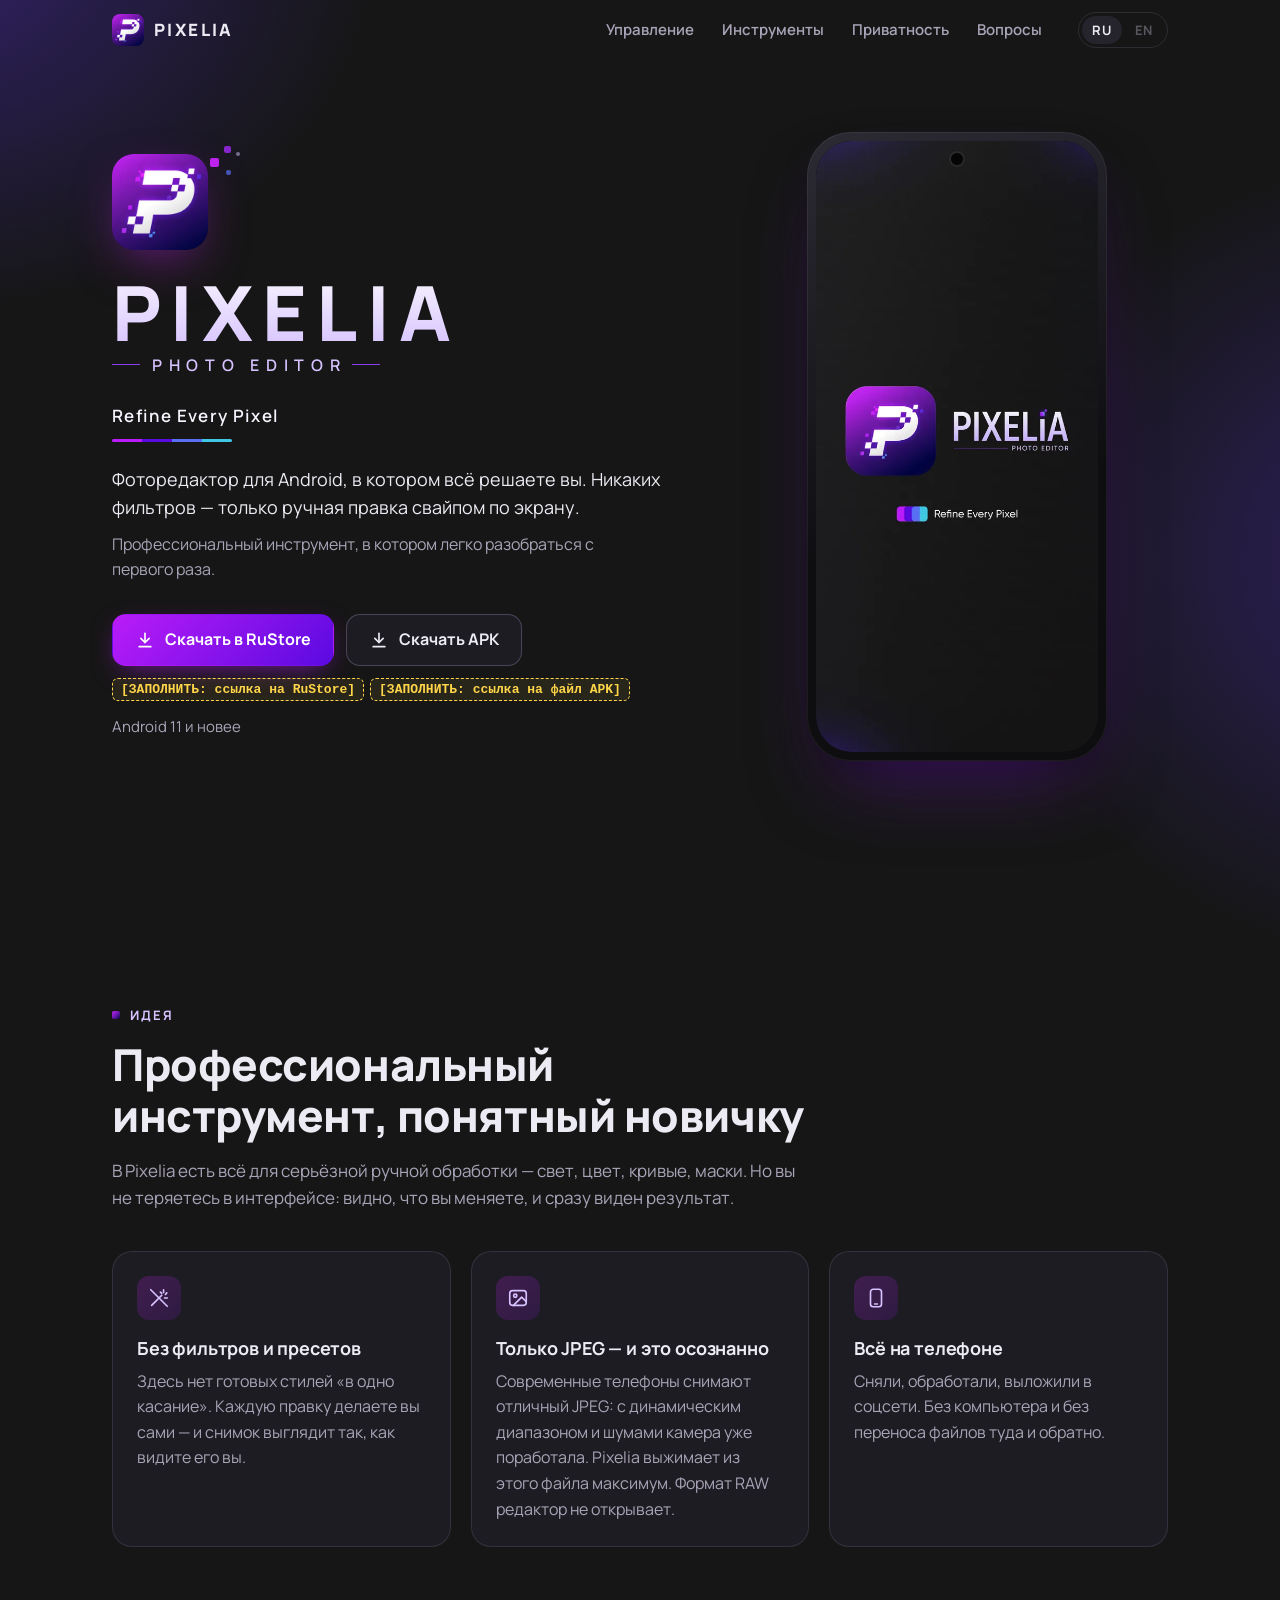
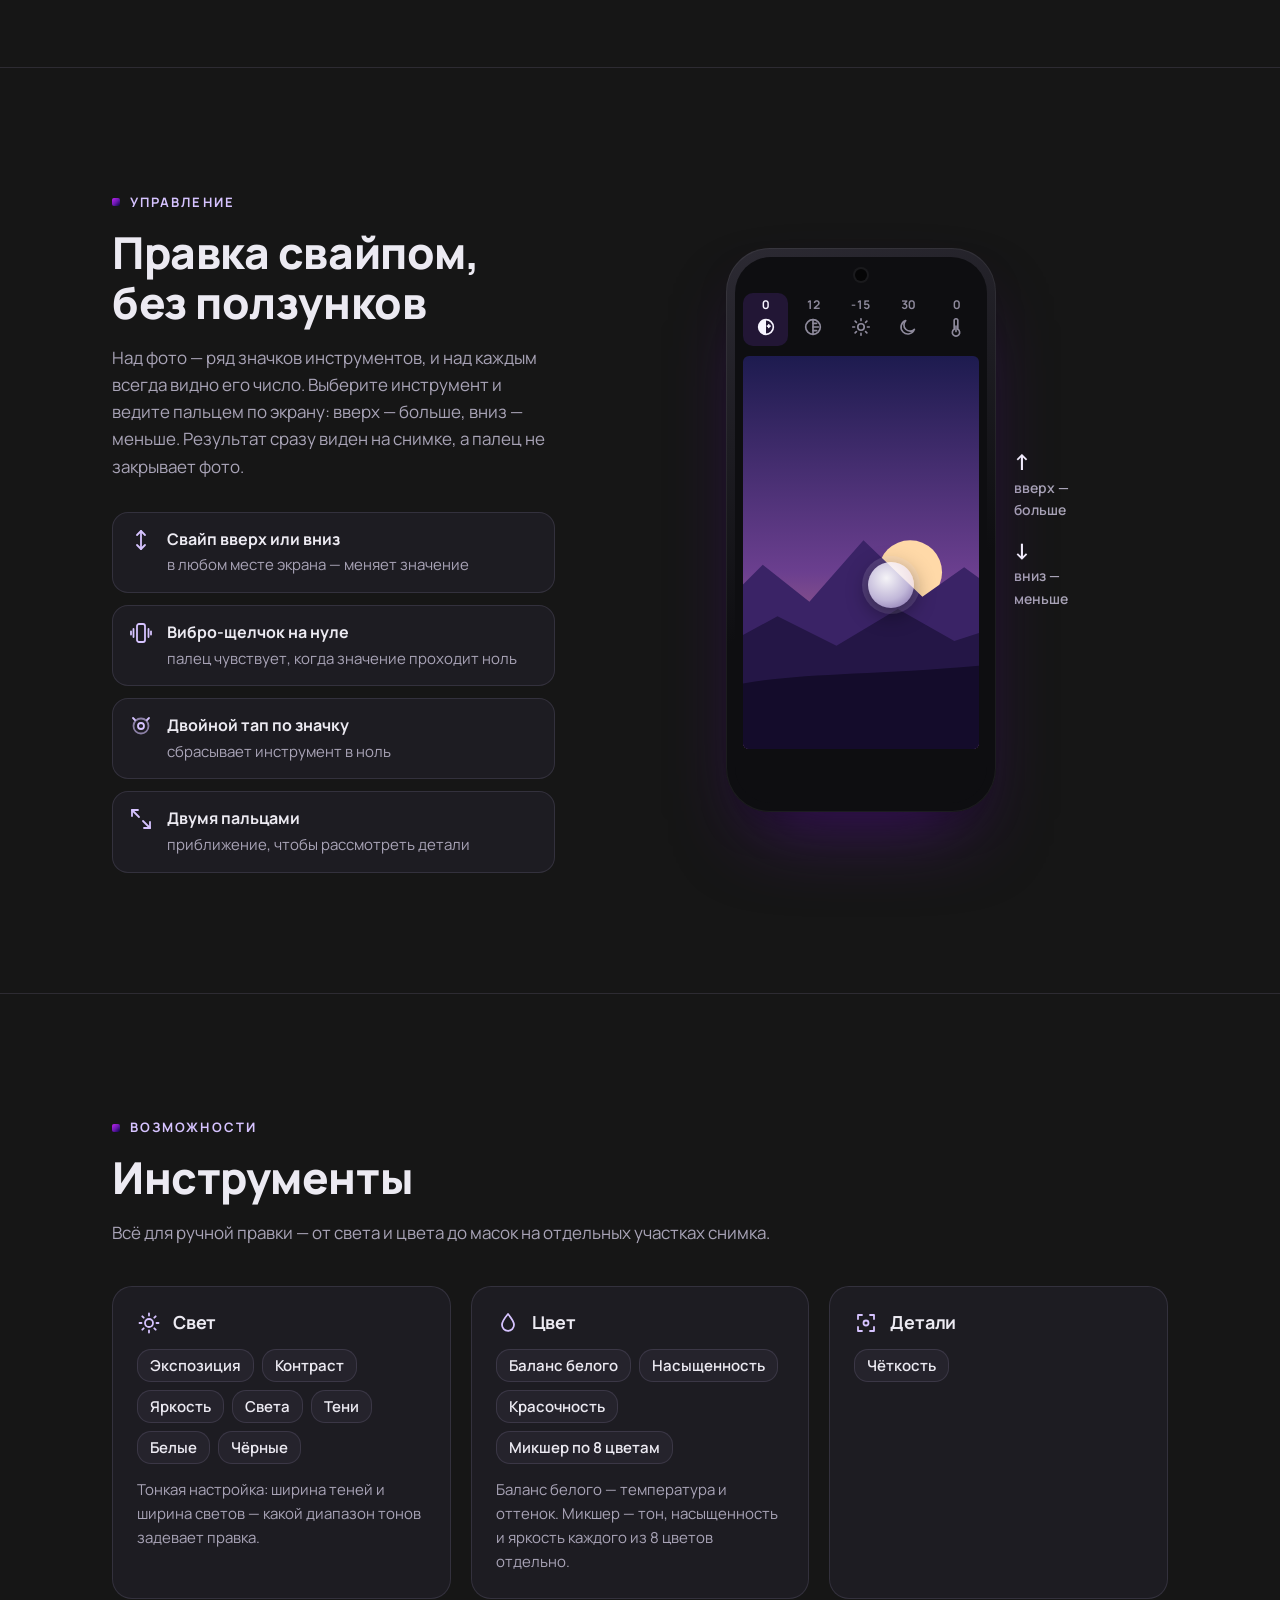
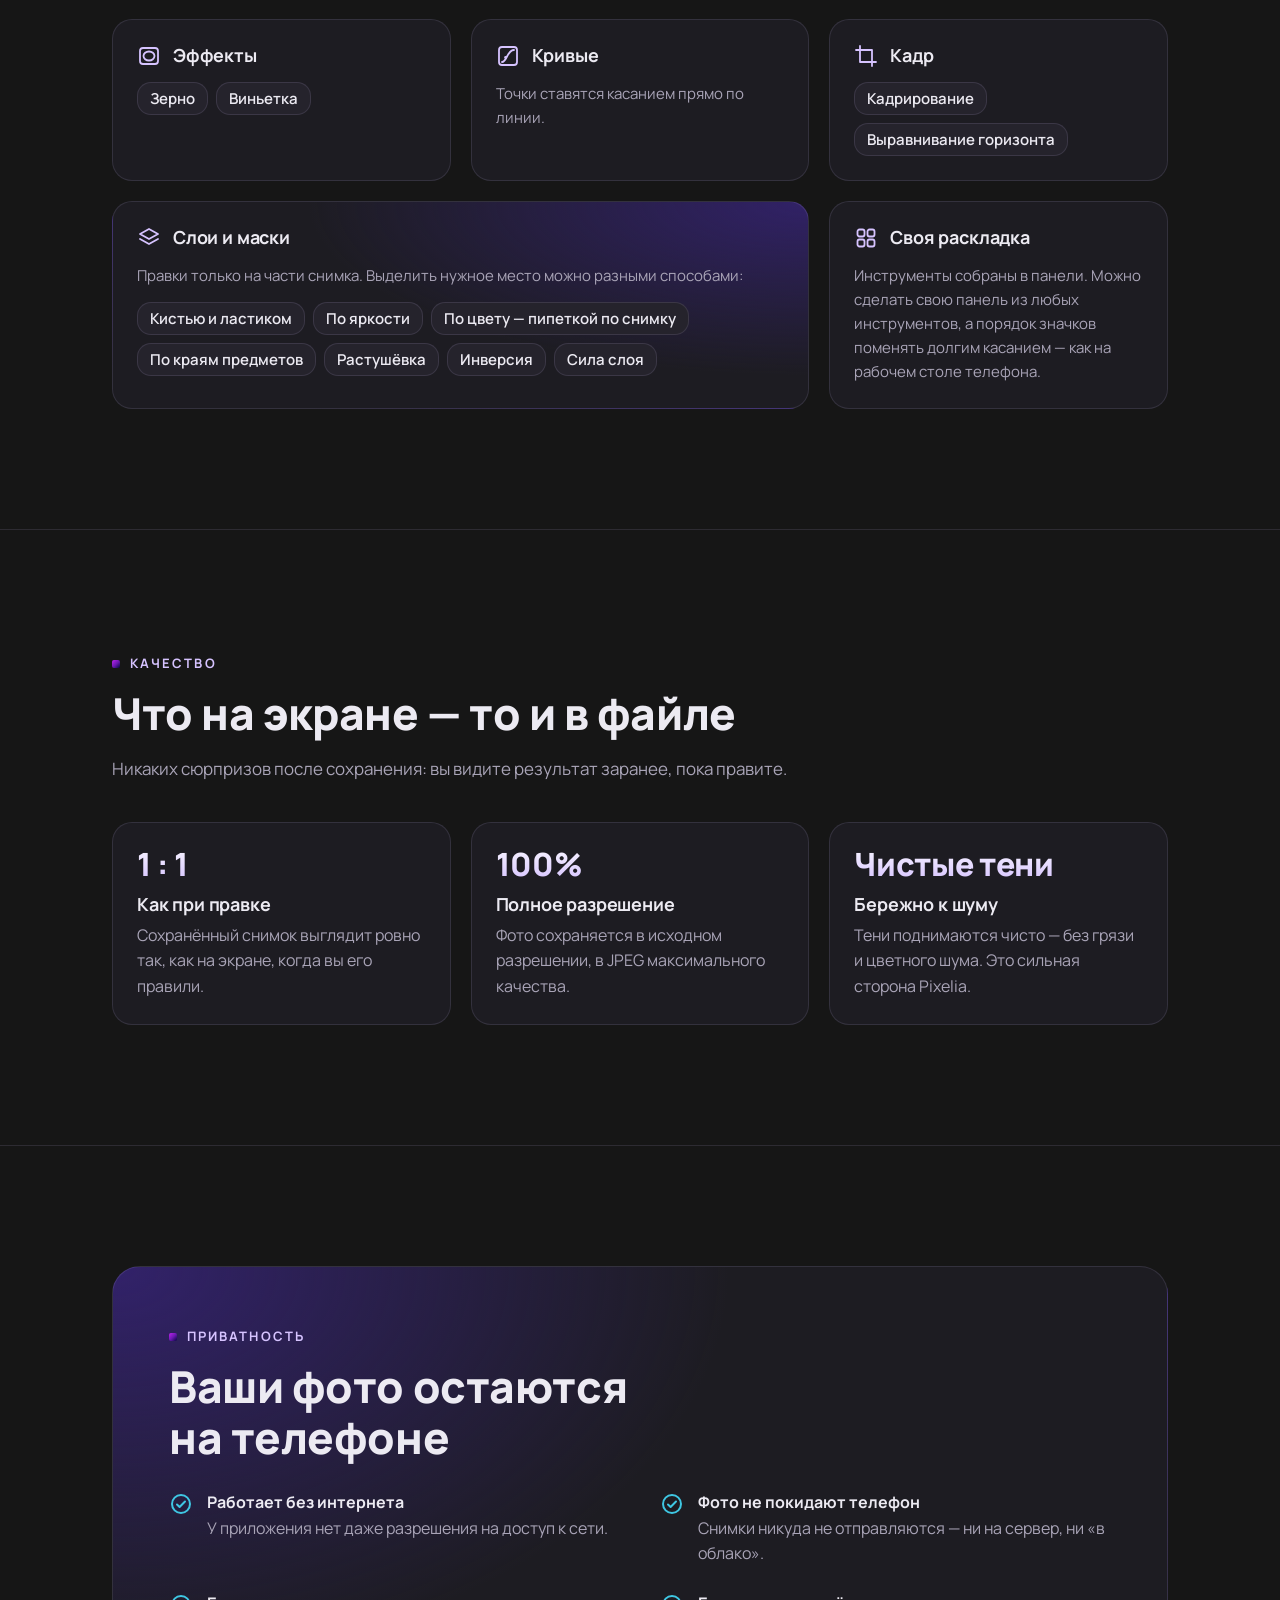
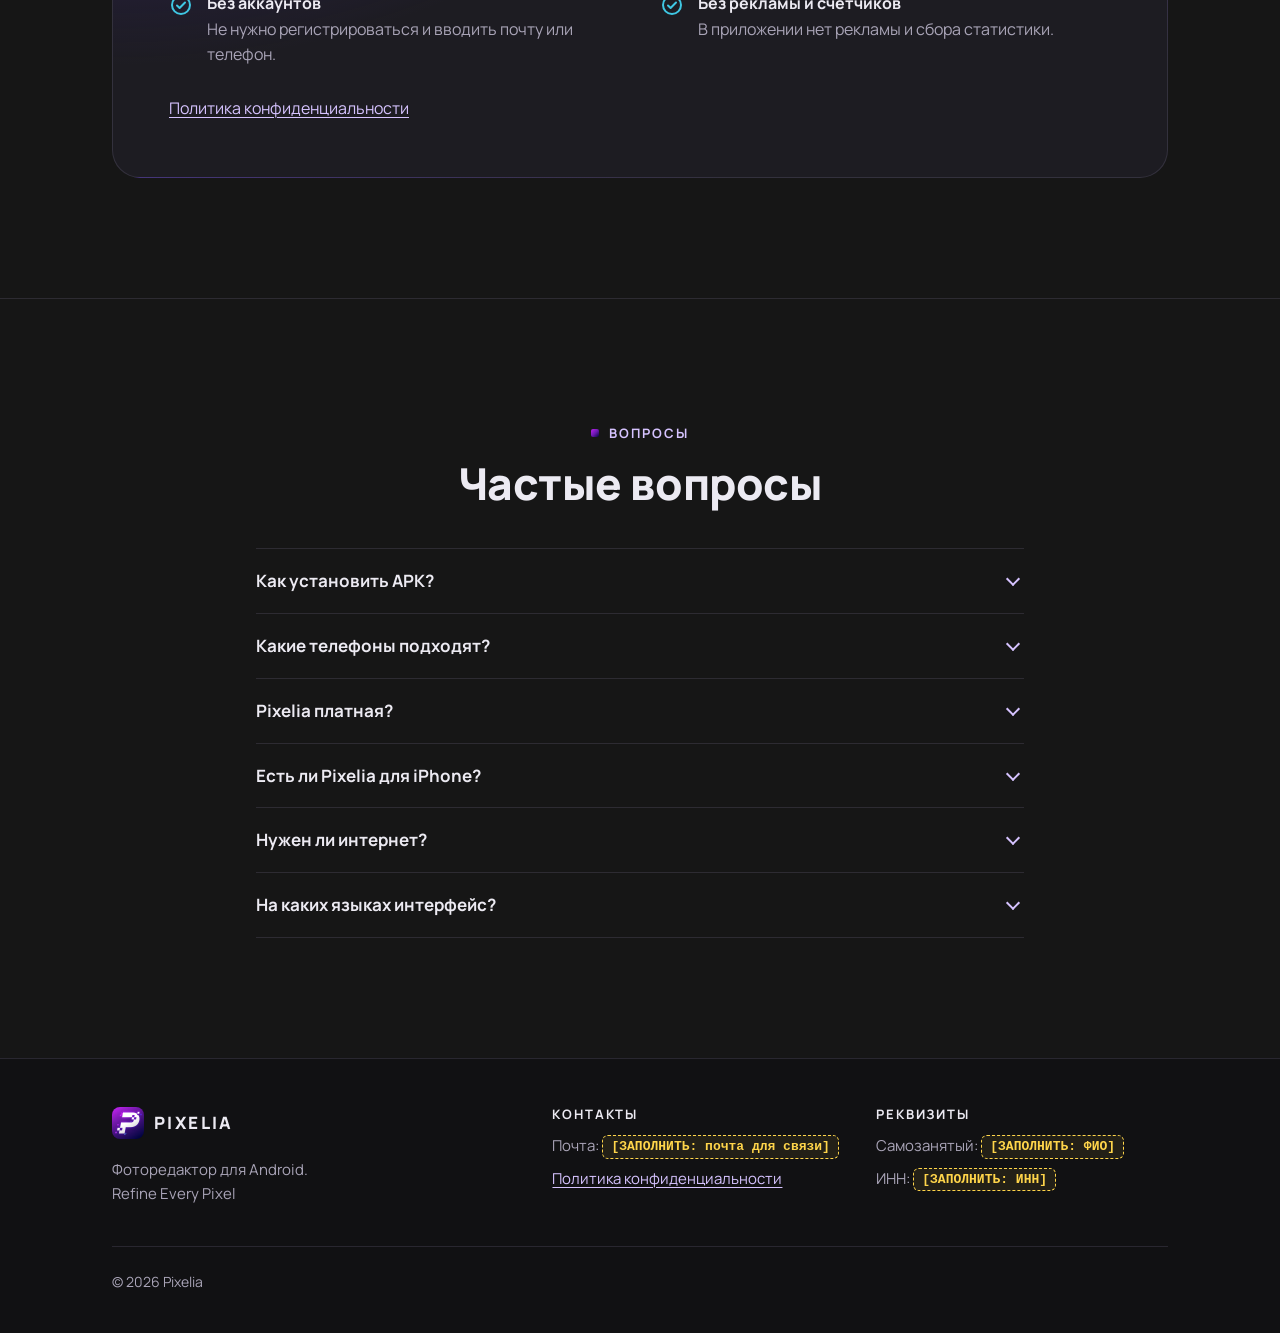
==== index.html @ caa06105 "Этап 1: каркас сайта, главная на русском, политика, 404 - index.html — главная: первый экран, идея, " ====
<!DOCTYPE html>
<html lang="ru">
<head>
  <meta charset="utf-8">
  <meta name="viewport" content="width=device-width, initial-scale=1">
  <title>Pixelia — фоторедактор для Android</title>
  <meta name="description" content="Pixelia — фоторедактор для Android без фильтров и пресетов. Ручная правка JPEG свайпом по экрану: свет, цвет, кривые, маски. Работает без интернета, фото остаются на телефоне.">
  <meta name="theme-color" content="#161616">

  <link rel="icon" href="favicon.ico" sizes="32x32">
  <link rel="icon" href="img/icon-192.png" type="image/png" sizes="192x192">
  <link rel="apple-touch-icon" href="img/apple-touch-icon.png">
  <link rel="manifest" href="site.webmanifest">

  <link rel="preload" href="fonts/manrope/manrope-cyrillic-wght-normal.woff2" as="font" type="font/woff2" crossorigin>
  <link rel="stylesheet" href="css/style.css">

  <!-- Превью ссылки для VK и Telegram. Адрес картинки обязан быть полным — поменять при переезде на домен (см. TODO.md). -->
  <meta property="og:type" content="website">
  <meta property="og:site_name" content="Pixelia">
  <meta property="og:locale" content="ru_RU">
  <meta property="og:title" content="Pixelia — фоторедактор для Android">
  <meta property="og:description" content="Ручная правка фото свайпом по экрану, без фильтров и пресетов. Работает без интернета — фото остаются на телефоне.">
  <meta property="og:image" content="https://alekseyvergazov.github.io/pixelia-site/img/og-image.jpg">
  <meta property="og:image:type" content="image/jpeg">
  <meta property="og:image:width" content="1200">
  <meta property="og:image:height" content="630">
  <meta property="og:image:alt" content="Pixelia — Photo Editor. Refine Every Pixel">
  <meta name="twitter:card" content="summary_large_image">

  <script src="js/main.js" defer></script>
</head>
<body>
  <a class="skip-link" href="#main">К содержанию</a>

  <header class="site-header">
    <div class="wrap site-header__inner">
      <a class="brand" href="./" aria-label="Pixelia — на главную">
        <picture>
          <source srcset="img/app-icon-256.webp" type="image/webp">
          <img src="img/app-icon-256.png" width="32" height="32" alt="">
        </picture>
        Pixelia
      </a>
      <nav class="site-nav" aria-label="Разделы">
        <a href="#swipe">Управление</a>
        <a href="#tools">Инструменты</a>
        <a href="#privacy">Приватность</a>
        <a href="#faq">Вопросы</a>
      </nav>
      <!-- Переключатель языка. Английская версия появится на этапе 2 — тогда EN станет ссылкой на en/ -->
      <nav class="lang" aria-label="Язык сайта">
        <span aria-current="page" lang="ru">RU</span>
        <span class="lang__soon" lang="en" title="English version coming soon">EN</span>
      </nav>
    </div>
  </header>

  <main id="main">

    <!-- ===== Первый экран ===== -->
    <section class="hero" aria-labelledby="hero-title">
      <div class="wrap hero__grid">
        <div class="hero__text">
          <div class="hero__icon">
            <picture>
              <source srcset="img/app-icon-256.webp" type="image/webp">
              <img src="img/app-icon-256.png" width="96" height="96" alt="Значок приложения Pixelia">
            </picture>
            <span class="pixels" aria-hidden="true"><i></i><i></i><i></i><i></i></span>
          </div>

          <h1 class="lockup" id="hero-title">
            <span class="lockup__name">Pixelia</span>
            <span class="lockup__sub">PHOTO EDITOR</span>
          </h1>

          <!-- Русский вариант слогана Алексей выберет сам (варианты — в TODO.md) -->
          <p class="slogan" lang="en">Refine Every Pixel</p>

          <p class="hero__lead">Фоторедактор для Android, в котором всё решаете вы. Никаких фильтров&nbsp;— только ручная правка свайпом по экрану.</p>
          <p class="hero__lead">Профессиональный инструмент, в котором легко разобраться с первого раза.</p>

          <div id="download">
            <div class="download">
              <!-- [ЗАПОЛНИТЬ] Когда появится ссылка: заменить aria-disabled="true" на href="…" и убрать заглушку ниже -->
              <a class="btn btn-primary" role="link" aria-disabled="true">
                <svg viewBox="0 0 24 24" fill="none" stroke="currentColor" stroke-width="2" stroke-linecap="round" stroke-linejoin="round" aria-hidden="true"><path d="M12 4v11"/><path d="m7 10 5 5 5-5"/><path d="M5 20h14"/></svg>
                Скачать в RuStore
              </a>
              <a class="btn btn-secondary" role="link" aria-disabled="true">
                <svg viewBox="0 0 24 24" fill="none" stroke="currentColor" stroke-width="2" stroke-linecap="round" stroke-linejoin="round" aria-hidden="true"><path d="M12 4v11"/><path d="m7 10 5 5 5-5"/><path d="M5 20h14"/></svg>
                Скачать APK
              </a>
            </div>
            <div class="download__stubs">
              <span class="stub">[ЗАПОЛНИТЬ: ссылка на RuStore]</span>
              <span class="stub">[ЗАПОЛНИТЬ: ссылка на файл APK]</span>
            </div>
            <p class="download__note">Android 11 и новее</p>
          </div>
        </div>

        <!-- Пока нет скриншотов — в телефоне заставка приложения. Заменить на этапе 3. -->
        <div class="phone" aria-hidden="true">
          <div class="phone__screen">
            <picture>
              <source srcset="img/splash-screen.webp" type="image/webp">
              <img src="img/splash-screen.jpg" width="540" height="1170" alt="">
            </picture>
          </div>
        </div>
      </div>
    </section>

    <!-- ===== Идея ===== -->
    <section class="section" id="idea" aria-labelledby="idea-title">
      <div class="wrap">
        <div class="section__head">
          <p class="eyebrow">Идея</p>
          <h2 id="idea-title">Профессиональный инструмент, понятный новичку</h2>
          <p class="section__lead">В Pixelia есть всё для серьёзной ручной обработки&nbsp;— свет, цвет, кривые, маски. Но вы не теряетесь в интерфейсе: видно, что вы меняете, и сразу виден результат.</p>
        </div>

        <div class="cards cards--3">
          <article class="card">
            <div class="card__icon" aria-hidden="true">
              <svg viewBox="0 0 24 24" fill="none" stroke="currentColor" stroke-width="1.8" stroke-linecap="round" stroke-linejoin="round"><path d="M4 20 15 9"/><path d="M17 3v3"/><path d="M20.5 6.5 19 8"/><path d="M21 12h-3"/><path d="M13.5 5.5 15 7"/><path d="M3 3l18 18"/></svg>
            </div>
            <h3>Без фильтров и пресетов</h3>
            <p>Здесь нет готовых стилей «в одно касание». Каждую правку делаете вы сами&nbsp;— и снимок выглядит так, как видите его вы.</p>
          </article>

          <article class="card">
            <div class="card__icon" aria-hidden="true">
              <svg viewBox="0 0 24 24" fill="none" stroke="currentColor" stroke-width="1.8" stroke-linecap="round" stroke-linejoin="round"><rect x="3" y="4" width="18" height="16" rx="3"/><circle cx="9" cy="9.5" r="1.8"/><path d="m21 16-5-5-9 9"/></svg>
            </div>
            <h3>Только JPEG&nbsp;— и это осознанно</h3>
            <p>Современные телефоны снимают отличный JPEG: с динамическим диапазоном и шумами камера уже поработала. Pixelia выжимает из этого файла максимум. Формат RAW редактор не открывает.</p>
          </article>

          <article class="card">
            <div class="card__icon" aria-hidden="true">
              <svg viewBox="0 0 24 24" fill="none" stroke="currentColor" stroke-width="1.8" stroke-linecap="round" stroke-linejoin="round"><rect x="6" y="2.5" width="12" height="19" rx="3"/><path d="M10.5 18.5h3"/></svg>
            </div>
            <h3>Всё на телефоне</h3>
            <p>Сняли, обработали, выложили в соцсети. Без компьютера и без переноса файлов туда и обратно.</p>
          </article>
        </div>
      </div>
    </section>

    <!-- ===== Управление свайпом ===== -->
    <section class="section" id="swipe" aria-labelledby="swipe-title">
      <div class="wrap swipe">
        <div>
          <div class="section__head">
            <p class="eyebrow">Управление</p>
            <h2 id="swipe-title">Правка свайпом, без ползунков</h2>
            <p class="section__lead">Над фото&nbsp;— ряд значков инструментов, и над каждым всегда видно его число. Выберите инструмент и ведите пальцем по экрану: вверх&nbsp;— больше, вниз&nbsp;— меньше. Результат сразу виден на снимке, а палец не закрывает фото.</p>
          </div>

          <ul class="gestures">
            <li>
              <svg viewBox="0 0 24 24" fill="none" stroke="currentColor" stroke-width="1.8" stroke-linecap="round" stroke-linejoin="round" aria-hidden="true"><path d="M12 3v18"/><path d="m8 7 4-4 4 4"/><path d="m8 17 4 4 4-4"/></svg>
              <div><strong>Свайп вверх или вниз</strong><span>в любом месте экрана&nbsp;— меняет значение</span></div>
            </li>
            <li>
              <svg viewBox="0 0 24 24" fill="none" stroke="currentColor" stroke-width="1.8" stroke-linecap="round" stroke-linejoin="round" aria-hidden="true"><rect x="8" y="3" width="8" height="18" rx="2"/><path d="M4.5 8v8"/><path d="M19.5 8v8"/><path d="M2 10.5v3"/><path d="M22 10.5v3"/></svg>
              <div><strong>Вибро-щелчок на нуле</strong><span>палец чувствует, когда значение проходит ноль</span></div>
            </li>
            <li>
              <svg viewBox="0 0 24 24" fill="none" stroke="currentColor" stroke-width="1.8" stroke-linecap="round" stroke-linejoin="round" aria-hidden="true"><circle cx="12" cy="12" r="3"/><circle cx="12" cy="12" r="7.5" opacity="0.6"/><path d="M4 4l2 2"/><path d="M20 4l-2 2"/></svg>
              <div><strong>Двойной тап по значку</strong><span>сбрасывает инструмент в ноль</span></div>
            </li>
            <li>
              <svg viewBox="0 0 24 24" fill="none" stroke="currentColor" stroke-width="1.8" stroke-linecap="round" stroke-linejoin="round" aria-hidden="true"><path d="M9 3H3v6"/><path d="M15 21h6v-6"/><path d="m3 3 7 7"/><path d="m21 21-7-7"/></svg>
              <div><strong>Двумя пальцами</strong><span>приближение, чтобы рассмотреть детали</span></div>
            </li>
          </ul>
        </div>

        <!-- Наглядная анимация: палец ведёт вверх и вниз, число над значком и яркость снимка меняются вместе с ним -->
        <div class="demo" aria-hidden="true">
          <div class="phone">
            <div class="phone__screen demo-screen">
              <div class="demo-tools">
                <div class="demo-tool is-active">
                  <span class="demo-num demo-num--live"></span>
                  <svg viewBox="0 0 24 24" fill="none" stroke="currentColor" stroke-width="1.8" stroke-linecap="round"><circle cx="12" cy="12" r="8"/><path d="M12 4a8 8 0 0 0 0 16z" fill="currentColor" stroke="none"/><path d="M15 9.5v3M13.5 11h3" /></svg>
                  <span class="demo-tap"></span>
                </div>
                <div class="demo-tool">
                  <span class="demo-num">12</span>
                  <svg viewBox="0 0 24 24" fill="none" stroke="currentColor" stroke-width="1.8" stroke-linecap="round"><circle cx="12" cy="12" r="8"/><path d="M12 4v16"/><path d="M12 8h4M12 12h6M12 16h4"/></svg>
                </div>
                <div class="demo-tool">
                  <span class="demo-num">-15</span>
                  <svg viewBox="0 0 24 24" fill="none" stroke="currentColor" stroke-width="1.8" stroke-linecap="round"><circle cx="12" cy="12" r="3.5"/><path d="M12 3v2M12 19v2M3 12h2M19 12h2M5.6 5.6 7 7M17 17l1.4 1.4M5.6 18.4 7 17M17 7l1.4-1.4"/></svg>
                </div>
                <div class="demo-tool">
                  <span class="demo-num">30</span>
                  <svg viewBox="0 0 24 24" fill="none" stroke="currentColor" stroke-width="1.8" stroke-linecap="round" stroke-linejoin="round"><path d="M19 14.5A7.5 7.5 0 1 1 9.5 5a6 6 0 0 0 9.5 9.5z"/></svg>
                </div>
                <div class="demo-tool">
                  <span class="demo-num">0</span>
                  <svg viewBox="0 0 24 24" fill="none" stroke="currentColor" stroke-width="1.8" stroke-linecap="round"><path d="M10 14.5V5a2 2 0 1 1 4 0v9.5a4 4 0 1 1-4 0z"/><path d="M12 11v6"/></svg>
                </div>
              </div>

              <div class="demo-photo">
                <svg viewBox="0 0 240 320" preserveAspectRatio="xMidYMid slice">
                  <defs>
                    <linearGradient id="demo-sky" x1="0" y1="0" x2="0" y2="1">
                      <stop offset="0" stop-color="#1D1B4F"/>
                      <stop offset="0.55" stop-color="#6B3F8F"/>
                      <stop offset="1" stop-color="#E08C7A"/>
                    </linearGradient>
                  </defs>
                  <rect width="240" height="320" fill="url(#demo-sky)"/>
                  <circle cx="160" cy="176" r="26" fill="#FFD9A8"/>
                  <path d="M0 210 40 170l38 30 44-50 48 46 34-24 36 26v122H0z" fill="#3A2366"/>
                  <path d="M0 240l52-28 48 24 50-30 46 26 44-14v102H0z" fill="#241646"/>
                  <path d="M0 272c60-16 120-10 240-22v70H0z" fill="#140C2B"/>
                </svg>
              </div>
              <div class="demo-bar"></div>

              <span class="demo-tick"></span>
              <span class="demo-finger"></span>
            </div>
          </div>

          <div class="demo-legend">
            <span><b>↑</b>вверх —<br>больше</span>
            <span><b>↓</b>вниз —<br>меньше</span>
          </div>
        </div>
      </div>
    </section>

    <!-- ===== Инструменты =====
         СПИСОК ИНСТРУМЕНТОВ — ТОЛЬКО ЗДЕСЬ (для русской версии).
         Набор ещё растёт: добавлять и править пункты в этом блоке. -->
    <section class="section" id="tools" aria-labelledby="tools-title">
      <div class="wrap">
        <div class="section__head">
          <p class="eyebrow">Возможности</p>
          <h2 id="tools-title">Инструменты</h2>
          <p class="section__lead">Всё для ручной правки&nbsp;— от света и цвета до масок на отдельных участках снимка.</p>
        </div>

        <div class="tools">
          <article class="tool-group">
            <h3>
              <svg viewBox="0 0 24 24" fill="none" stroke="currentColor" stroke-width="1.8" stroke-linecap="round" aria-hidden="true"><circle cx="12" cy="12" r="4"/><path d="M12 2.5v2M12 19.5v2M2.5 12h2M19.5 12h2M5.3 5.3l1.4 1.4M17.3 17.3l1.4 1.4M5.3 18.7l1.4-1.4M17.3 6.7l1.4-1.4"/></svg>
              Свет
            </h3>
            <ul>
              <li>Экспозиция</li>
              <li>Контраст</li>
              <li>Яркость</li>
              <li>Света</li>
              <li>Тени</li>
              <li>Белые</li>
              <li>Чёрные</li>
            </ul>
            <p>Тонкая настройка: ширина теней и ширина светов&nbsp;— какой диапазон тонов задевает правка.</p>
          </article>

          <article class="tool-group">
            <h3>
              <svg viewBox="0 0 24 24" fill="none" stroke="currentColor" stroke-width="1.8" stroke-linejoin="round" aria-hidden="true"><path d="M12 3c3.6 4.3 6 7.6 6 10.8a6 6 0 0 1-12 0C6 10.6 8.4 7.3 12 3z"/></svg>
              Цвет
            </h3>
            <ul>
              <li>Баланс белого</li>
              <li>Насыщенность</li>
              <li>Красочность</li>
              <li>Микшер по 8 цветам</li>
            </ul>
            <p>Баланс белого&nbsp;— температура и оттенок. Микшер&nbsp;— тон, насыщенность и яркость каждого из 8 цветов отдельно.</p>
          </article>

          <article class="tool-group">
            <h3>
              <svg viewBox="0 0 24 24" fill="none" stroke="currentColor" stroke-width="1.8" stroke-linecap="round" stroke-linejoin="round" aria-hidden="true"><path d="M4 8V4h4"/><path d="M16 4h4v4"/><path d="M20 16v4h-4"/><path d="M8 20H4v-4"/><circle cx="12" cy="12" r="2.5"/></svg>
              Детали
            </h3>
            <ul>
              <li>Чёткость</li>
            </ul>
          </article>

          <article class="tool-group">
            <h3>
              <svg viewBox="0 0 24 24" fill="none" stroke="currentColor" stroke-width="1.8" aria-hidden="true"><rect x="3" y="4" width="18" height="16" rx="3"/><ellipse cx="12" cy="12" rx="5.5" ry="4.5"/></svg>
              Эффекты
            </h3>
            <ul>
              <li>Зерно</li>
              <li>Виньетка</li>
            </ul>
          </article>

          <article class="tool-group">
            <h3>
              <svg viewBox="0 0 24 24" fill="none" stroke="currentColor" stroke-width="1.8" stroke-linecap="round" aria-hidden="true"><rect x="3" y="3" width="18" height="18" rx="3"/><path d="M6 18c5 0 5-12 12-12"/><circle cx="9.6" cy="13.4" r="1.4" fill="currentColor" stroke="none"/></svg>
              Кривые
            </h3>
            <p>Точки ставятся касанием прямо по линии.</p>
          </article>

          <article class="tool-group">
            <h3>
              <svg viewBox="0 0 24 24" fill="none" stroke="currentColor" stroke-width="1.8" stroke-linecap="round" stroke-linejoin="round" aria-hidden="true"><path d="M6 2v16h16"/><path d="M2 6h16v16"/></svg>
              Кадр
            </h3>
            <ul>
              <li>Кадрирование</li>
              <li>Выравнивание горизонта</li>
            </ul>
          </article>

          <article class="tool-group tool-group--wide">
            <h3>
              <svg viewBox="0 0 24 24" fill="none" stroke="currentColor" stroke-width="1.8" stroke-linecap="round" stroke-linejoin="round" aria-hidden="true"><path d="m12 3 9 5-9 5-9-5z"/><path d="m3 13 9 5 9-5"/></svg>
              Слои и маски
            </h3>
            <p>Правки только на части снимка. Выделить нужное место можно разными способами:</p>
            <ul>
              <li>Кистью и ластиком</li>
              <li>По яркости</li>
              <li>По цвету&nbsp;— пипеткой по снимку</li>
              <li>По краям предметов</li>
              <li>Растушёвка</li>
              <li>Инверсия</li>
              <li>Сила слоя</li>
            </ul>
          </article>

          <article class="tool-group">
            <h3>
              <svg viewBox="0 0 24 24" fill="none" stroke="currentColor" stroke-width="1.8" stroke-linejoin="round" aria-hidden="true"><rect x="3.5" y="3.5" width="7" height="7" rx="2"/><rect x="13.5" y="3.5" width="7" height="7" rx="2"/><rect x="3.5" y="13.5" width="7" height="7" rx="2"/><rect x="13.5" y="13.5" width="7" height="7" rx="2"/></svg>
              Своя раскладка
            </h3>
            <p>Инструменты собраны в панели. Можно сделать свою панель из любых инструментов, а порядок значков поменять долгим касанием&nbsp;— как на рабочем столе телефона.</p>
          </article>
        </div>
      </div>
    </section>
    <!-- ===== /Инструменты ===== -->

    <!-- ===== Качество ===== -->
    <section class="section" id="quality" aria-labelledby="quality-title">
      <div class="wrap">
        <div class="section__head">
          <p class="eyebrow">Качество</p>
          <h2 id="quality-title">Что на экране&nbsp;— то и в файле</h2>
          <p class="section__lead">Никаких сюрпризов после сохранения: вы видите результат заранее, пока правите.</p>
        </div>

        <div class="quality-grid">
          <article class="stat">
            <span class="stat__big">1 : 1</span>
            <h3>Как при правке</h3>
            <p>Сохранённый снимок выглядит ровно так, как на экране, когда вы его правили.</p>
          </article>
          <article class="stat">
            <span class="stat__big">100%</span>
            <h3>Полное разрешение</h3>
            <p>Фото сохраняется в исходном разрешении, в JPEG максимального качества.</p>
          </article>
          <article class="stat">
            <span class="stat__big">Чистые тени</span>
            <h3>Бережно к шуму</h3>
            <p>Тени поднимаются чисто&nbsp;— без грязи и цветного шума. Это сильная сторона Pixelia.</p>
          </article>
        </div>
      </div>
    </section>

    <!-- ===== Приватность ===== -->
    <section class="section" id="privacy" aria-labelledby="privacy-title">
      <div class="wrap">
        <div class="privacy-block">
          <div class="section__head">
            <p class="eyebrow">Приватность</p>
            <h2 id="privacy-title">Ваши фото остаются на телефоне</h2>
          </div>

          <ul class="privacy-list">
            <li>
              <svg viewBox="0 0 24 24" fill="none" stroke="currentColor" stroke-width="2" stroke-linecap="round" stroke-linejoin="round" aria-hidden="true"><circle cx="12" cy="12" r="9"/><path d="m8 12.5 2.6 2.5L16 9.5"/></svg>
              <div><strong>Работает без интернета</strong><span>У приложения нет даже разрешения на доступ к сети.</span></div>
            </li>
            <li>
              <svg viewBox="0 0 24 24" fill="none" stroke="currentColor" stroke-width="2" stroke-linecap="round" stroke-linejoin="round" aria-hidden="true"><circle cx="12" cy="12" r="9"/><path d="m8 12.5 2.6 2.5L16 9.5"/></svg>
              <div><strong>Фото не покидают телефон</strong><span>Снимки никуда не отправляются&nbsp;— ни на сервер, ни&nbsp;«в облако».</span></div>
            </li>
            <li>
              <svg viewBox="0 0 24 24" fill="none" stroke="currentColor" stroke-width="2" stroke-linecap="round" stroke-linejoin="round" aria-hidden="true"><circle cx="12" cy="12" r="9"/><path d="m8 12.5 2.6 2.5L16 9.5"/></svg>
              <div><strong>Без аккаунтов</strong><span>Не нужно регистрироваться и вводить почту или телефон.</span></div>
            </li>
            <li>
              <svg viewBox="0 0 24 24" fill="none" stroke="currentColor" stroke-width="2" stroke-linecap="round" stroke-linejoin="round" aria-hidden="true"><circle cx="12" cy="12" r="9"/><path d="m8 12.5 2.6 2.5L16 9.5"/></svg>
              <div><strong>Без рекламы и счётчиков</strong><span>В приложении нет рекламы и сбора статистики.</span></div>
            </li>
          </ul>

          <p class="privacy-block__more"><a href="privacy/">Политика конфиденциальности</a></p>
        </div>
      </div>
    </section>

    <!-- Раздел «Скриншоты и до/после» появится на этапе 3, когда в screens/ будут файлы. -->

    <!-- ===== Вопросы ===== -->
    <section class="section" id="faq" aria-labelledby="faq-title">
      <div class="wrap">
        <div class="section__head section__head--center">
          <p class="eyebrow">Вопросы</p>
          <h2 id="faq-title">Частые вопросы</h2>
        </div>

        <div class="faq">
          <details>
            <summary>Как установить APK?</summary>
            <div class="faq__answer">
              <p>APK&nbsp;— это установочный файл приложения. Если вы скачиваете Pixelia не из магазина, а файлом с этого сайта, Android попросит один раз разрешить установку:</p>
              <ol>
                <li>Нажмите <strong>«Скачать APK»</strong> вверху страницы и дождитесь окончания загрузки.</li>
                <li>Откройте скачанный файл&nbsp;— из уведомления о загрузке или из папки <strong>«Загрузки»</strong>.</li>
                <li>Телефон предупредит, что установка из этого источника запрещена. Нажмите <strong>«Настройки»</strong>.</li>
                <li>Включите переключатель <strong>«Разрешить установку из этого источника»</strong>&nbsp;— для браузера или файлового менеджера, через который вы открыли файл.</li>
                <li>Вернитесь назад и нажмите <strong>«Установить»</strong>.</li>
              </ol>
              <p>Названия пунктов у разных производителей телефонов могут немного отличаться. После установки разрешение можно снова выключить в тех же настройках.</p>
            </div>
          </details>

          <details>
            <summary>Какие телефоны подходят?</summary>
            <div class="faq__answer">
              <p>Любой телефон на <strong>Android 11 и новее</strong>. Узнать версию можно в настройках телефона: «Настройки» → «О телефоне» → «Версия Android».</p>
            </div>
          </details>

          <details>
            <summary>Pixelia платная?</summary>
            <div class="faq__answer">
              <p>Базовая версия бесплатна.</p>
            </div>
          </details>

          <details>
            <summary>Есть ли Pixelia для iPhone?</summary>
            <div class="faq__answer">
              <p>Пока только Android.</p>
            </div>
          </details>

          <details>
            <summary>Нужен ли интернет?</summary>
            <div class="faq__answer">
              <p>Нет. Pixelia работает полностью без интернета, фото никуда не отправляются.</p>
            </div>
          </details>

          <details>
            <summary>На каких языках интерфейс?</summary>
            <div class="faq__answer">
              <p>На русском, английском, немецком и испанском.</p>
            </div>
          </details>
        </div>
      </div>
    </section>

  </main>

  <footer class="site-footer">
    <div class="wrap">
      <div class="site-footer__grid">
        <div>
          <a class="brand" href="./">
            <picture>
              <source srcset="img/app-icon-256.webp" type="image/webp">
              <img src="img/app-icon-256.png" width="32" height="32" alt="" loading="lazy">
            </picture>
            Pixelia
          </a>
          <p class="site-footer__slogan">Фоторедактор для Android.<br><span lang="en">Refine Every Pixel</span></p>
        </div>

        <div>
          <h2>Контакты</h2>
          <ul>
            <!-- [ЗАПОЛНИТЬ] Когда будет почта: <a href="mailto:адрес">адрес</a> -->
            <li>Почта: <span class="stub">[ЗАПОЛНИТЬ: почта для связи]</span></li>
            <li><a href="privacy/">Политика конфиденциальности</a></li>
          </ul>
        </div>

        <div>
          <h2>Реквизиты</h2>
          <ul>
            <li>Самозанятый: <span class="stub">[ЗАПОЛНИТЬ: ФИО]</span></li>
            <li>ИНН: <span class="stub">[ЗАПОЛНИТЬ: ИНН]</span></li>
          </ul>
        </div>
      </div>

      <p class="site-footer__bottom">© 2026 Pixelia</p>
    </div>
  </footer>
</body>
</html>
---- css/style.css ----
/* Pixelia — стили сайта.
   Тема только тёмная. Сначала телефон (от 360 px), потом планшет и компьютер. */

/* ---------- Шрифт: Manrope (OFL, файлы и лицензия в fonts/manrope/) ---------- */

@font-face {
  font-family: "Manrope";
  font-style: normal;
  font-display: swap;
  font-weight: 200 800;
  src: url("../fonts/manrope/manrope-cyrillic-wght-normal.woff2") format("woff2-variations"),
       url("../fonts/manrope/manrope-cyrillic-wght-normal.woff2") format("woff2");
  unicode-range: U+0301, U+0400-045F, U+0490-0491, U+04B0-04B1, U+2116;
}

@font-face {
  font-family: "Manrope";
  font-style: normal;
  font-display: swap;
  font-weight: 200 800;
  src: url("../fonts/manrope/manrope-latin-wght-normal.woff2") format("woff2-variations"),
       url("../fonts/manrope/manrope-latin-wght-normal.woff2") format("woff2");
  unicode-range: U+0000-00FF, U+0131, U+0152-0153, U+02BB-02BC, U+02C6, U+02DA, U+02DC, U+0304, U+0308, U+0329, U+2000-206F, U+20AC, U+2122, U+2191, U+2193, U+2212, U+2215, U+FEFF, U+FFFD;
}

/* ---------- Цвета и размеры ---------- */

:root {
  color-scheme: dark;

  /* Цвета сняты пипеткой с assets/brand (logo-full, app-icon, splash-*). */

  /* фон и поверхности */
  --bg: #161616;
  --bg-raised: #1D1C22;
  --bg-raised-2: #25232C;
  --line: rgba(214, 195, 255, 0.12);
  --line-strong: rgba(214, 195, 255, 0.24);
  --glow: #33226E;

  /* текст */
  --text: #ECEAF2;
  --text-muted: #A9A4B7;
  --lav-1: #F7F4FF;
  --lav-2: #D6C3FF;

  /* фирменные */
  --accent: #8B3DF0;
  --icon-1: #BE23EE;
  --icon-2: #6A18B0;
  --icon-3: #04053F;
  --stripe-1: #B91CF8;
  --stripe-2: #5B0AE1;
  --stripe-3: #586EF3;
  --stripe-4: #3FC7E3;

  --grad-icon: linear-gradient(135deg, var(--icon-1) 0%, var(--icon-2) 52%, var(--icon-3) 100%);
  --grad-button: linear-gradient(135deg, var(--stripe-1) 0%, var(--stripe-2) 100%);
  --grad-text: linear-gradient(180deg, var(--lav-1) 0%, var(--lav-2) 100%);
  --grad-stripe: linear-gradient(90deg, var(--stripe-1) 0 25%, var(--stripe-2) 25% 50%, var(--stripe-3) 50% 75%, var(--stripe-4) 75% 100%);

  /* заглушки [ЗАПОЛНИТЬ: …] — нарочно заметные */
  --stub: #FFD54A;

  --font: "Manrope", system-ui, -apple-system, "Segoe UI", Roboto, Arial, sans-serif;
  --radius: 20px;
  --radius-sm: 12px;
  --wrap: 1120px;
  --gutter: 16px;
  --section-y: 64px;
}

@media (min-width: 720px) {
  :root {
    --gutter: 32px;
    --section-y: 96px;
  }
}

@media (min-width: 1024px) {
  :root {
    --section-y: 120px;
  }
}

/* ---------- Основа ---------- */

*,
*::before,
*::after {
  box-sizing: border-box;
}

html {
  -webkit-text-size-adjust: 100%;
  text-size-adjust: 100%;
  scroll-behavior: smooth;
  scroll-padding-top: 16px;
}

body {
  margin: 0;
  min-height: 100vh;
  /* мягкое фиолетовое свечение по углам, как на логотипе */
  background:
    radial-gradient(520px 460px at -60px -40px, rgba(51, 34, 110, 0.95), rgba(51, 34, 110, 0) 72%),
    radial-gradient(420px 520px at calc(100% + 100px) 1250px, rgba(51, 34, 110, 0.8), rgba(51, 34, 110, 0) 72%),
    var(--bg);
  background-repeat: no-repeat;
  color: var(--text);
  font-family: var(--font);
  font-size: 1rem;
  line-height: 1.6;
  overflow-wrap: break-word;
  -webkit-font-smoothing: antialiased;
  -moz-osx-font-smoothing: grayscale;
}

img,
svg {
  display: block;
  max-width: 100%;
}

img {
  height: auto;
}

a {
  color: var(--lav-2);
  text-decoration-thickness: 1px;
  text-underline-offset: 3px;
}

a:hover {
  color: var(--lav-1);
}

:focus-visible {
  outline: 2px solid var(--lav-2);
  outline-offset: 3px;
  border-radius: 6px;
}

h1,
h2,
h3 {
  margin: 0;
  line-height: 1.15;
  letter-spacing: -0.01em;
  text-wrap: balance;
}

h2 {
  font-size: clamp(1.75rem, 1.2rem + 2.4vw, 2.75rem);
  font-weight: 800;
}

h3 {
  font-size: 1.125rem;
  font-weight: 700;
}

p {
  margin: 0;
}

p + p {
  margin-top: 0.75em;
}

.wrap {
  width: 100%;
  max-width: var(--wrap);
  margin-inline: auto;
  padding-inline: var(--gutter);
}

.visually-hidden {
  position: absolute !important;
  width: 1px;
  height: 1px;
  margin: -1px;
  padding: 0;
  overflow: hidden;
  clip: rect(0 0 0 0);
  white-space: nowrap;
  border: 0;
}

.skip-link {
  position: absolute;
  left: var(--gutter);
  top: -100px;
  z-index: 100;
  padding: 10px 16px;
  border-radius: var(--radius-sm);
  background: var(--bg-raised-2);
  color: var(--text);
}

.skip-link:focus {
  top: 12px;
}

/* ---------- Заглушки ---------- */

.stub {
  display: inline-block;
  padding: 1px 8px;
  border: 1px dashed var(--stub);
  border-radius: 6px;
  background: rgba(255, 213, 74, 0.08);
  color: var(--stub);
  font-family: ui-monospace, "SFMono-Regular", Menlo, Consolas, monospace;
  font-size: 0.8125rem;
  font-weight: 600;
  line-height: 1.5;
  letter-spacing: 0;
  vertical-align: middle;
}

/* ---------- Шапка ---------- */

.site-header {
  position: relative;
  z-index: 50;
}

.site-header__inner {
  display: flex;
  align-items: center;
  gap: 16px;
  height: 60px;
}

.brand {
  display: inline-flex;
  align-items: center;
  gap: 10px;
  color: var(--text);
  text-decoration: none;
  font-weight: 800;
  font-size: 1.0625rem;
  letter-spacing: 0.14em;
  text-transform: uppercase;
}

.brand:hover {
  color: var(--lav-1);
}

.brand img,
.brand__icon {
  width: 32px;
  height: 32px;
  border-radius: 8px;
}

/* значок картинкой из CSS — для 404, где пути в HTML зависят от адреса */
.brand__icon {
  display: block;
  flex: none;
  background: url("../img/app-icon-256.webp") center / cover no-repeat;
}

.site-nav {
  display: none;
  margin-left: auto;
  gap: 4px;
}

.site-nav a {
  padding: 8px 12px;
  border-radius: 10px;
  color: var(--text-muted);
  font-size: 0.9375rem;
  font-weight: 600;
  text-decoration: none;
}

.site-nav a:hover {
  color: var(--text);
  background: var(--bg-raised);
}

.lang {
  display: flex;
  align-items: center;
  gap: 2px;
  margin-left: auto;
  padding: 3px;
  border: 1px solid var(--line);
  border-radius: 999px;
  font-size: 0.8125rem;
  font-weight: 700;
  letter-spacing: 0.06em;
}

.site-nav + .lang {
  margin-left: 8px;
}

.lang a,
.lang span {
  display: inline-block;
  min-width: 40px;
  padding: 5px 10px;
  border-radius: 999px;
  color: var(--text-muted);
  text-align: center;
  text-decoration: none;
  line-height: 1.4;
}

.lang a:hover {
  color: var(--text);
}

.lang [aria-current="page"] {
  background: var(--bg-raised-2);
  color: var(--text);
}

.lang .lang__soon {
  opacity: 0.45;
  cursor: default;
}

@media (min-width: 880px) {
  .site-nav {
    display: flex;
  }
}

/* ---------- Кнопки ---------- */

.btn {
  display: inline-flex;
  align-items: center;
  justify-content: center;
  gap: 10px;
  min-height: 52px;
  padding: 12px 22px;
  border: 1px solid transparent;
  border-radius: 14px;
  font: inherit;
  font-size: 1rem;
  font-weight: 700;
  line-height: 1.2;
  text-decoration: none;
  cursor: pointer;
  transition: transform 0.15s ease, box-shadow 0.2s ease, background-color 0.2s ease;
}

.btn svg {
  flex: none;
  width: 20px;
  height: 20px;
}

.btn-primary {
  background: var(--grad-button);
  color: #fff;
  box-shadow: 0 8px 28px -10px rgba(185, 28, 248, 0.7);
}

.btn-primary:hover {
  color: #fff;
  box-shadow: 0 10px 34px -8px rgba(185, 28, 248, 0.85);
}

.btn-secondary {
  border-color: var(--line-strong);
  background: var(--bg-raised);
  color: var(--text);
}

.btn-secondary:hover {
  color: var(--text);
  background: var(--bg-raised-2);
}

.btn:active {
  transform: translateY(1px);
}

/* Кнопка без ссылки (ссылка пока не известна — см. TODO.md) */
.btn[aria-disabled="true"] {
  cursor: default;
}

.btn[aria-disabled="true"]:active {
  transform: none;
}

/* ---------- Первый экран ---------- */

.hero {
  padding-block: 40px var(--section-y);
}

@media (min-width: 960px) {
  body {
    background:
      radial-gradient(640px 520px at -80px -60px, rgba(51, 34, 110, 0.95), rgba(51, 34, 110, 0) 72%),
      radial-gradient(560px 560px at calc(100% + 120px) 560px, rgba(51, 34, 110, 0.8), rgba(51, 34, 110, 0) 72%),
      var(--bg);
    background-repeat: no-repeat;
  }
}

.hero__grid {
  display: grid;
  gap: 48px;
  align-items: center;
}

.hero__text {
  text-align: center;
}

.hero__icon {
  position: relative;
  width: 96px;
  height: 96px;
  margin: 0 auto 24px;
}

.hero__icon img {
  width: 96px;
  height: 96px;
  border-radius: 22px;
  box-shadow: 0 18px 50px -14px rgba(190, 35, 238, 0.55);
}

.lockup {
  display: flex;
  flex-direction: column;
  align-items: center;
  gap: 6px;
}

.lockup__name {
  background: var(--grad-text);
  -webkit-background-clip: text;
  background-clip: text;
  color: transparent;
  font-size: clamp(2.75rem, 1.6rem + 6vw, 4.75rem);
  font-weight: 800;
  line-height: 1;
  letter-spacing: 0.12em;
  text-transform: uppercase;
  /* компенсируем разрядку после последней буквы, чтобы слово стояло по центру */
  margin-right: -0.12em;
}

.lockup__sub {
  display: flex;
  align-items: center;
  gap: 12px;
  color: var(--lav-2);
  font-size: clamp(0.8125rem, 0.72rem + 0.5vw, 1rem);
  font-weight: 600;
  letter-spacing: 0.42em;
  margin-right: -0.42em;
}

.lockup__sub::before,
.lockup__sub::after {
  content: "";
  width: 28px;
  height: 1px;
  background: var(--accent);
}

.lockup__sub::after {
  margin-left: -0.42em;
}

.slogan {
  display: inline-flex;
  flex-direction: column;
  align-items: center;
  gap: 10px;
  margin-top: 28px;
  color: var(--lav-1);
  font-size: 1.0625rem;
  font-weight: 600;
  letter-spacing: 0.08em;
}

.slogan::after {
  content: "";
  width: 120px;
  height: 3px;
  border-radius: 2px;
  background: var(--grad-stripe);
}

.hero__lead {
  max-width: 34em;
  margin: 24px auto 0;
  color: var(--text);
  font-size: 1.125rem;
  line-height: 1.55;
}

.hero__lead + .hero__lead {
  margin-top: 10px;
  color: var(--text-muted);
  font-size: 1rem;
}

.download {
  display: flex;
  flex-direction: column;
  gap: 12px;
  max-width: 360px;
  margin: 32px auto 0;
}

.download__note {
  margin-top: 14px;
  color: var(--text-muted);
  font-size: 0.9375rem;
}

.download__stubs {
  display: flex;
  flex-wrap: wrap;
  justify-content: center;
  gap: 6px;
  margin-top: 12px;
}

@media (min-width: 480px) {
  .download {
    flex-direction: row;
    flex-wrap: wrap;
    justify-content: center;
    max-width: none;
  }
}

@media (min-width: 960px) {
  .hero {
    padding-top: 72px;
  }

  .hero__grid {
    grid-template-columns: 1.15fr 0.85fr;
    gap: 64px;
  }

  .hero__text {
    text-align: left;
  }

  .hero__icon {
    margin-left: 0;
  }

  .lockup,
  .slogan {
    align-items: flex-start;
  }

  .hero__lead {
    margin-left: 0;
  }

  .download,
  .download__stubs {
    justify-content: flex-start;
  }
}

/* ---------- Пиксели — фирменный акцент (квадратики, отлетающие от формы) ---------- */

.pixels {
  position: absolute;
  pointer-events: none;
}

.pixels i {
  position: absolute;
  display: block;
  border-radius: 2px;
}

.hero__icon .pixels {
  top: -6px;
  right: -30px;
  width: 30px;
  height: 40px;
}

.pixels i:nth-child(1) { top: 10px;  left: 2px;  width: 9px; height: 9px; background: var(--icon-1); }
.pixels i:nth-child(2) { top: -2px;  left: 16px; width: 7px; height: 7px; background: #9A28EA; opacity: 0.85; }
.pixels i:nth-child(3) { top: 22px;  left: 18px; width: 5px; height: 5px; background: var(--stripe-3); opacity: 0.7; }
.pixels i:nth-child(4) { top: 4px;   left: 28px; width: 4px; height: 4px; background: var(--lav-2); opacity: 0.5; }

/* ---------- Телефон ---------- */

.phone {
  position: relative;
  width: min(280px, 66vw);
  margin-inline: auto;
  padding: 9px;
  border-radius: 44px;
  background: linear-gradient(160deg, #2C2A33, #0E0E11 60%);
  box-shadow:
    0 0 0 1px rgba(255, 255, 255, 0.06) inset,
    0 40px 80px -30px rgba(106, 24, 176, 0.55),
    0 20px 40px -20px rgba(0, 0, 0, 0.8);
}

.phone__screen {
  position: relative;
  overflow: hidden;
  aspect-ratio: 9 / 19.5;
  border-radius: 36px;
  background: #0B0B0D;
}

.phone__screen > img,
.phone__screen > picture img {
  width: 100%;
  height: 100%;
  object-fit: cover;
}

/* вырез камеры */
.phone__screen::before {
  content: "";
  position: absolute;
  top: 12px;
  left: 50%;
  z-index: 5;
  width: 12px;
  height: 12px;
  border-radius: 50%;
  background: #050506;
  box-shadow: 0 0 0 2px rgba(255, 255, 255, 0.05);
  transform: translateX(-50%);
}

@media (min-width: 960px) {
  .phone {
    width: 300px;
  }
}

/* ---------- Разделы ---------- */

.section {
  padding-block: var(--section-y);
}

.section + .section {
  border-top: 1px solid var(--line);
}

.section__head {
  max-width: 44rem;
  margin-bottom: 40px;
}

.section__head--center {
  margin-inline: auto;
  text-align: center;
}

.eyebrow {
  display: inline-flex;
  align-items: center;
  gap: 10px;
  margin-bottom: 14px;
  color: var(--lav-2);
  font-size: 0.8125rem;
  font-weight: 700;
  letter-spacing: 0.16em;
  text-transform: uppercase;
}

.eyebrow::before {
  content: "";
  width: 8px;
  height: 8px;
  border-radius: 2px;
  background: var(--grad-icon);
}

.section__lead {
  margin-top: 16px;
  color: var(--text-muted);
  font-size: 1.0625rem;
}

/* ---------- Карточки ---------- */

.cards {
  display: grid;
  gap: 16px;
}

@media (min-width: 720px) {
  .cards {
    grid-template-columns: repeat(2, 1fr);
    gap: 20px;
  }
}

@media (min-width: 1024px) {
  .cards--3 {
    grid-template-columns: repeat(3, 1fr);
  }
}

.card {
  padding: 24px;
  border: 1px solid var(--line);
  border-radius: var(--radius);
  background: var(--bg-raised);
}

.card h3 {
  margin-bottom: 10px;
}

.card p {
  color: var(--text-muted);
}

.card__icon {
  display: grid;
  place-items: center;
  width: 44px;
  height: 44px;
  margin-bottom: 18px;
  border-radius: 12px;
  background: linear-gradient(135deg, rgba(190, 35, 238, 0.22), rgba(106, 24, 176, 0.22));
  color: var(--lav-2);
}

.card__icon svg {
  width: 22px;
  height: 22px;
}

/* ---------- Свайп: наглядная анимация ---------- */

.swipe {
  display: grid;
  gap: 48px;
  align-items: center;
}

@media (min-width: 960px) {
  .swipe {
    grid-template-columns: 0.9fr 1.1fr;
    gap: 72px;
  }

  .swipe .section__head {
    margin-bottom: 32px;
  }
}

.gestures {
  display: grid;
  gap: 12px;
  margin: 0;
  padding: 0;
  list-style: none;
}

.gestures li {
  display: flex;
  align-items: flex-start;
  gap: 14px;
  padding: 14px 16px;
  border: 1px solid var(--line);
  border-radius: 16px;
  background: var(--bg-raised);
}

.gestures svg {
  flex: none;
  width: 24px;
  height: 24px;
  margin-top: 1px;
  color: var(--lav-2);
}

.gestures strong {
  display: block;
  font-weight: 700;
}

.gestures span {
  color: var(--text-muted);
  font-size: 0.9375rem;
}

/* Демо: число над значком меняется вместе со свайпом.
   --demo-n — целое число, анимируется через @property. */

@property --demo-n {
  syntax: "<integer>";
  inherits: false;
  initial-value: 0;
}

.demo {
  position: relative;
  display: flex;
  justify-content: center;
  gap: 18px;
}

.demo .phone {
  width: min(270px, 70vw);
  margin: 0;
}

.demo-screen {
  display: flex;
  flex-direction: column;
  padding: 36px 0 0;
  background: #0E0E11;
}

.demo-tools {
  display: grid;
  grid-template-columns: repeat(5, 1fr);
  gap: 2px;
  padding: 0 8px 10px;
}

.demo-tool {
  position: relative;
  display: flex;
  flex-direction: column;
  align-items: center;
  gap: 5px;
  padding: 6px 0 8px;
  border-radius: 10px;
  color: #8E8A9C;
}

.demo-tool svg {
  width: 22px;
  height: 22px;
}

.demo-num {
  font-size: 0.75rem;
  font-weight: 700;
  line-height: 1;
  font-variant-numeric: tabular-nums;
  color: #8E8A9C;
}

.demo-tool.is-active {
  background: rgba(139, 61, 240, 0.16);
  color: var(--lav-1);
}

.demo-tool.is-active .demo-num {
  color: var(--lav-1);
}

.demo-num--live::after {
  content: counter(demo-n);
  counter-reset: demo-n var(--demo-n);
  animation: demo-count 7s linear infinite;
}

.demo-photo {
  position: relative;
  flex: 1;
  margin: 0 8px;
  overflow: hidden;
  border-radius: 6px;
}

.demo-photo svg {
  width: 100%;
  height: 100%;
  animation: demo-exposure 7s linear infinite;
}

.demo-bar {
  height: 54px;
}

.demo-finger {
  position: absolute;
  top: 60%;
  left: 62%;
  z-index: 3;
  width: 46px;
  height: 46px;
  margin: -23px 0 0 -23px;
  border-radius: 50%;
  background: radial-gradient(circle at 40% 35%, rgba(255, 255, 255, 0.95), rgba(238, 233, 255, 0.75) 55%, rgba(214, 195, 255, 0.4));
  box-shadow: 0 6px 22px rgba(0, 0, 0, 0.45), 0 0 0 6px rgba(238, 233, 255, 0.14);
  animation: demo-finger 7s linear infinite;
}

.demo-tick {
  position: absolute;
  top: 60%;
  left: 62%;
  z-index: 2;
  width: 46px;
  height: 46px;
  margin: -23px 0 0 -23px;
  border: 2px solid var(--lav-2);
  border-radius: 50%;
  opacity: 0;
  animation: demo-tick 7s linear infinite;
}

/* двойной тап — по центру значка активного инструмента */
.demo-tap {
  position: absolute;
  top: 34px;
  left: 50%;
  z-index: 3;
  width: 40px;
  height: 40px;
  margin: -20px 0 0 -20px;
  border-radius: 50%;
  background: rgba(238, 233, 255, 0.75);
  opacity: 0;
  animation: demo-tap 7s linear infinite;
}

.demo .phone {
  animation: demo-buzz 7s linear infinite;
}

/* js/main.js ставит паузу, когда демо не видно на экране */
.demo.is-paused .phone,
.demo.is-paused .demo-finger,
.demo.is-paused .demo-tick,
.demo.is-paused .demo-tap,
.demo.is-paused .demo-photo svg,
.demo.is-paused .demo-num--live::after {
  animation-play-state: paused;
}

.demo-legend {
  display: flex;
  flex-direction: column;
  justify-content: center;
  gap: 18px;
  color: var(--text-muted);
  font-size: 0.875rem;
  font-weight: 600;
}

.demo-legend span {
  display: flex;
  flex-direction: column;
  align-items: flex-start;
  gap: 4px;
}

.demo-legend b {
  color: var(--lav-1);
  font-size: 1.375rem;
  line-height: 1;
}

@media (max-width: 400px) {
  .demo {
    gap: 10px;
  }

  .demo .phone {
    width: 64vw;
  }

  .demo-legend {
    font-size: 0.8125rem;
  }
}

/* Сценарий (7 с): палец ведёт вверх (+40), затем вниз через ноль (−28, щелчок на нуле),
   отпускает, двойной тап по значку сбрасывает число в 0. */

@keyframes demo-finger {
  0%   { opacity: 0; transform: translateY(0) scale(1.2); }
  6%   { opacity: 1; transform: translateY(0) scale(1); }
  30%  { transform: translateY(-80px); }
  40%  { transform: translateY(-80px); }
  70%  { opacity: 1; transform: translateY(56px); }
  76%  { opacity: 1; transform: translateY(56px) scale(1); }
  80%  { opacity: 0; transform: translateY(56px) scale(1.2); }
  100% { opacity: 0; transform: translateY(56px) scale(1.2); }
}

@keyframes demo-count {
  0%    { --demo-n: 0; }
  6%    { --demo-n: 0; }
  30%   { --demo-n: 40; }
  40%   { --demo-n: 40; }
  70%   { --demo-n: -28; }
  91%   { --demo-n: -28; }
  91.5% { --demo-n: 0; }
  100%  { --demo-n: 0; }
}

@keyframes demo-exposure {
  0%    { filter: brightness(1); }
  6%    { filter: brightness(1); }
  30%   { filter: brightness(1.45); }
  40%   { filter: brightness(1.45); }
  70%   { filter: brightness(0.66); }
  91%   { filter: brightness(0.66); }
  91.5% { filter: brightness(1); }
  100%  { filter: brightness(1); }
}

/* число проходит ноль на ~57,6 % — там же щелчок */
@keyframes demo-tick {
  0%, 57%   { opacity: 0; transform: scale(0.8); }
  57.6%     { opacity: 0.9; transform: scale(0.9); }
  64%       { opacity: 0; transform: scale(1.9); }
  100%      { opacity: 0; transform: scale(1.9); }
}

@keyframes demo-buzz {
  0%, 57.4% { transform: translateX(0); }
  58%       { transform: translateX(-1.5px); }
  58.6%     { transform: translateX(1.5px); }
  59.2%     { transform: translateX(-1px); }
  59.8%     { transform: translateX(0); }
  100%      { transform: translateX(0); }
}

@keyframes demo-tap {
  0%, 84% { opacity: 0; transform: scale(0.5); }
  85%     { opacity: 0.85; transform: scale(0.6); }
  87.5%   { opacity: 0; transform: scale(1.3); }
  88.5%   { opacity: 0.85; transform: scale(0.6); }
  91%     { opacity: 0; transform: scale(1.3); }
  100%    { opacity: 0; transform: scale(1.3); }
}

/* ---------- Инструменты ---------- */

.tools {
  display: grid;
  gap: 16px;
}

@media (min-width: 720px) {
  .tools {
    grid-template-columns: repeat(2, 1fr);
    gap: 20px;
  }
}

@media (min-width: 1024px) {
  .tools {
    grid-template-columns: repeat(3, 1fr);
  }
}

.tool-group {
  padding: 24px;
  border: 1px solid var(--line);
  border-radius: var(--radius);
  background: var(--bg-raised);
}

.tool-group h3 {
  display: flex;
  align-items: center;
  gap: 12px;
  margin-bottom: 14px;
}

.tool-group h3 svg {
  flex: none;
  width: 24px;
  height: 24px;
  color: var(--lav-2);
}

.tool-group ul {
  display: flex;
  flex-wrap: wrap;
  gap: 8px;
  margin: 0;
  padding: 0;
  list-style: none;
}

.tool-group li {
  padding: 5px 12px;
  border: 1px solid var(--line);
  border-radius: 14px;
  background: var(--bg-raised-2);
  font-size: 0.9375rem;
  font-weight: 600;
  line-height: 1.4;
}

.tool-group p {
  margin-top: 14px;
  color: var(--text-muted);
  font-size: 0.9375rem;
}

.tool-group h3 + p {
  margin-top: 0;
}

.tool-group p + ul {
  margin-top: 14px;
}

.tool-group--wide {
  background:
    radial-gradient(120% 140% at 100% 0%, rgba(51, 34, 110, 0.9), rgba(51, 34, 110, 0) 60%),
    var(--bg-raised);
}

@media (min-width: 720px) {
  .tool-group--wide {
    grid-column: 1 / -1;
  }
}

@media (min-width: 1024px) {
  .tool-group--wide {
    grid-column: span 2;
  }
}

/* ---------- Качество ---------- */

.quality-grid {
  display: grid;
  gap: 16px;
}

@media (min-width: 720px) {
  .quality-grid {
    grid-template-columns: repeat(3, 1fr);
    gap: 20px;
  }
}

.stat {
  padding: 24px;
  border: 1px solid var(--line);
  border-radius: var(--radius);
  background: var(--bg-raised);
}

.stat__big {
  display: block;
  margin-bottom: 12px;
  background: var(--grad-text);
  -webkit-background-clip: text;
  background-clip: text;
  color: transparent;
  font-size: 2rem;
  font-weight: 800;
  line-height: 1.1;
  letter-spacing: -0.01em;
}

.stat h3 {
  margin-bottom: 8px;
}

.stat p {
  color: var(--text-muted);
}

/* ---------- Приватность ---------- */

.privacy-block {
  position: relative;
  overflow: hidden;
  padding: 32px 24px;
  border: 1px solid var(--line);
  border-radius: 28px;
  background:
    radial-gradient(90% 120% at 0% 0%, rgba(51, 34, 110, 0.95), rgba(51, 34, 110, 0) 65%),
    var(--bg-raised);
}

.privacy-block .section__head {
  margin-bottom: 28px;
}

.privacy-list {
  display: grid;
  gap: 18px;
  margin: 0;
  padding: 0;
  list-style: none;
}

.privacy-list li {
  display: flex;
  gap: 14px;
}

.privacy-list svg {
  flex: none;
  width: 24px;
  height: 24px;
  margin-top: 2px;
  color: var(--stripe-4);
}

.privacy-list strong {
  display: block;
}

.privacy-list span {
  color: var(--text-muted);
}

.privacy-block__more {
  margin-top: 28px;
}

@media (min-width: 720px) {
  .privacy-block {
    padding: 56px;
  }

  .privacy-list {
    grid-template-columns: repeat(2, 1fr);
    gap: 24px 40px;
  }
}

/* ---------- Вопросы ---------- */

.faq {
  max-width: 48rem;
  margin-inline: auto;
}

.faq details {
  border-bottom: 1px solid var(--line);
}

.faq details:first-child {
  border-top: 1px solid var(--line);
}

.faq summary {
  position: relative;
  display: block;
  padding: 20px 44px 20px 0;
  font-size: 1.0625rem;
  font-weight: 700;
  line-height: 1.4;
  cursor: pointer;
  list-style: none;
}

.faq summary::-webkit-details-marker {
  display: none;
}

.faq summary::after {
  content: "";
  position: absolute;
  top: 50%;
  right: 6px;
  width: 10px;
  height: 10px;
  margin-top: -7px;
  border-right: 2px solid var(--lav-2);
  border-bottom: 2px solid var(--lav-2);
  transform: rotate(45deg);
  transition: transform 0.2s ease;
}

.faq details[open] summary::after {
  margin-top: -2px;
  transform: rotate(-135deg);
}

.faq__answer {
  padding: 0 0 22px;
  color: var(--text-muted);
}

.faq__answer ol {
  margin: 12px 0 0;
  padding-left: 1.4em;
}

.faq__answer li + li {
  margin-top: 8px;
}

.faq__answer ol + p {
  margin-top: 12px;
}

.faq__answer strong {
  color: var(--text);
}

/* ---------- Подвал ---------- */

.site-footer {
  padding-block: 48px 40px;
  border-top: 1px solid var(--line);
  background: #111113;
  color: var(--text-muted);
  font-size: 0.9375rem;
}

.site-footer__grid {
  display: grid;
  gap: 32px;
}

.site-footer h2 {
  margin-bottom: 12px;
  color: var(--text);
  font-size: 0.8125rem;
  font-weight: 700;
  letter-spacing: 0.14em;
  text-transform: uppercase;
}

.site-footer ul {
  margin: 0;
  padding: 0;
  list-style: none;
}

.site-footer li + li {
  margin-top: 8px;
}

.site-footer__slogan {
  margin-top: 12px;
}

.site-footer__bottom {
  margin-top: 40px;
  padding-top: 24px;
  border-top: 1px solid var(--line);
  font-size: 0.875rem;
}

@media (min-width: 720px) {
  .site-footer__grid {
    grid-template-columns: 1.4fr 1fr 1fr;
  }
}

/* ---------- Текстовые страницы (политика) ---------- */

.doc {
  max-width: 46rem;
  padding-block: 48px var(--section-y);
}

.doc h1 {
  font-size: clamp(1.75rem, 1.3rem + 2vw, 2.5rem);
  font-weight: 800;
}

.doc h2 {
  margin: 40px 0 12px;
  font-size: 1.3125rem;
  font-weight: 700;
}

.doc p,
.doc li {
  color: #D4D1DD;
}

.doc ul {
  margin: 12px 0 0;
  padding-left: 1.3em;
}

.doc li + li {
  margin-top: 6px;
}

.doc__meta {
  margin-top: 12px;
  color: var(--text-muted);
}

.doc__back {
  margin-top: 48px;
}

.draft-note {
  margin-bottom: 28px;
  padding: 14px 18px;
  border: 1px dashed var(--stub);
  border-radius: var(--radius-sm);
  background: rgba(255, 213, 74, 0.08);
  color: var(--stub);
  font-weight: 700;
}

/* ---------- 404 ---------- */

.not-found {
  display: grid;
  place-items: center;
  min-height: calc(100vh - 60px);
  padding-block: 48px;
  text-align: center;
}

.not-found__code {
  position: relative;
  display: inline-block;
  background: var(--grad-text);
  -webkit-background-clip: text;
  background-clip: text;
  color: transparent;
  font-size: clamp(5rem, 3rem + 12vw, 9rem);
  font-weight: 800;
  line-height: 1;
  letter-spacing: 0.04em;
}

.not-found__code .pixels {
  top: -4px;
  right: -34px;
  width: 34px;
  height: 40px;
}

.not-found h1 {
  margin-top: 20px;
  font-size: clamp(1.5rem, 1.2rem + 1.4vw, 2rem);
  font-weight: 800;
}

.not-found p {
  max-width: 28em;
  margin: 14px auto 0;
  color: var(--text-muted);
}

.not-found .btn {
  margin-top: 28px;
}

/* ---------- Меньше движения ---------- */

@media (prefers-reduced-motion: reduce) {
  html {
    scroll-behavior: auto;
  }

  .demo .phone,
  .demo-finger,
  .demo-tick,
  .demo-tap,
  .demo-photo svg,
  .demo-num--live::after {
    animation: none;
  }

  /* статичный кадр: палец поднял значение до 40 */
  .demo-finger {
    opacity: 1;
    transform: translateY(-80px);
  }

  .demo-num--live::after {
    --demo-n: 40;
  }

  .demo-photo svg {
    filter: brightness(1.45);
  }
}
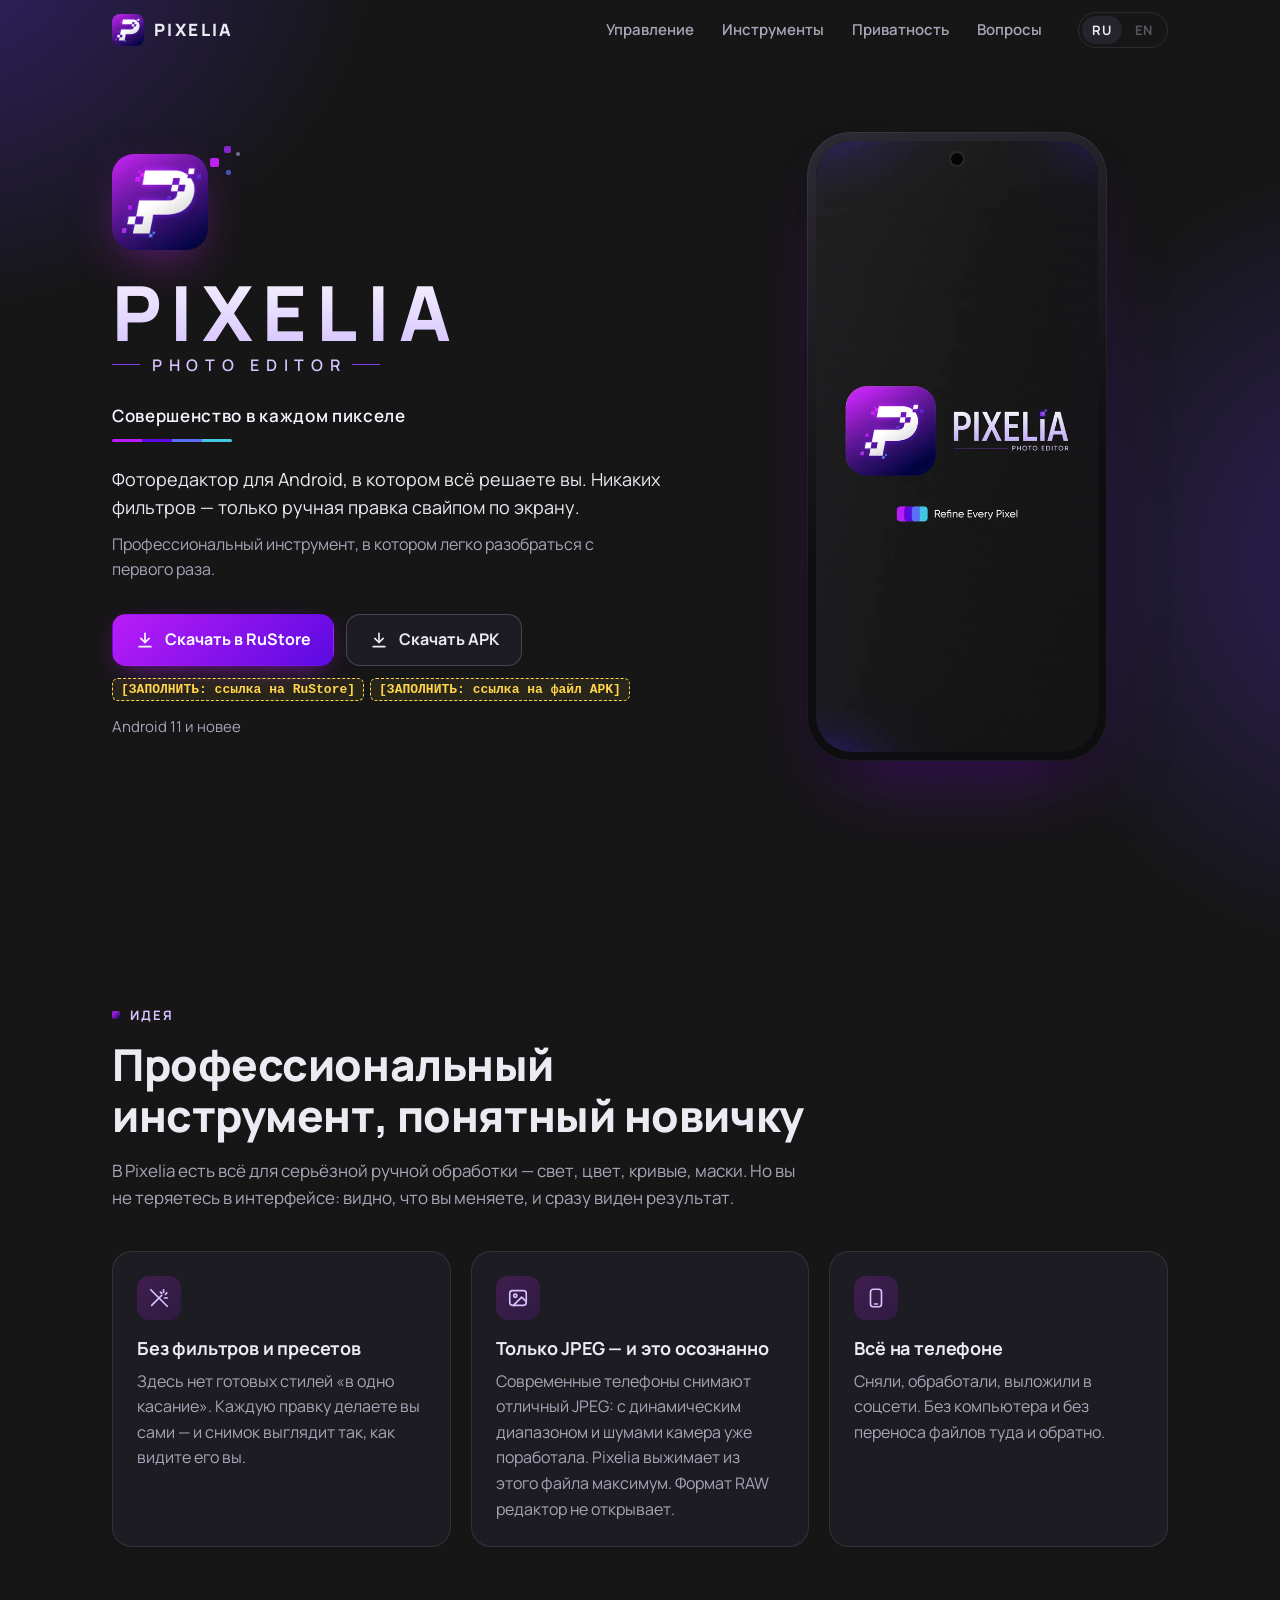
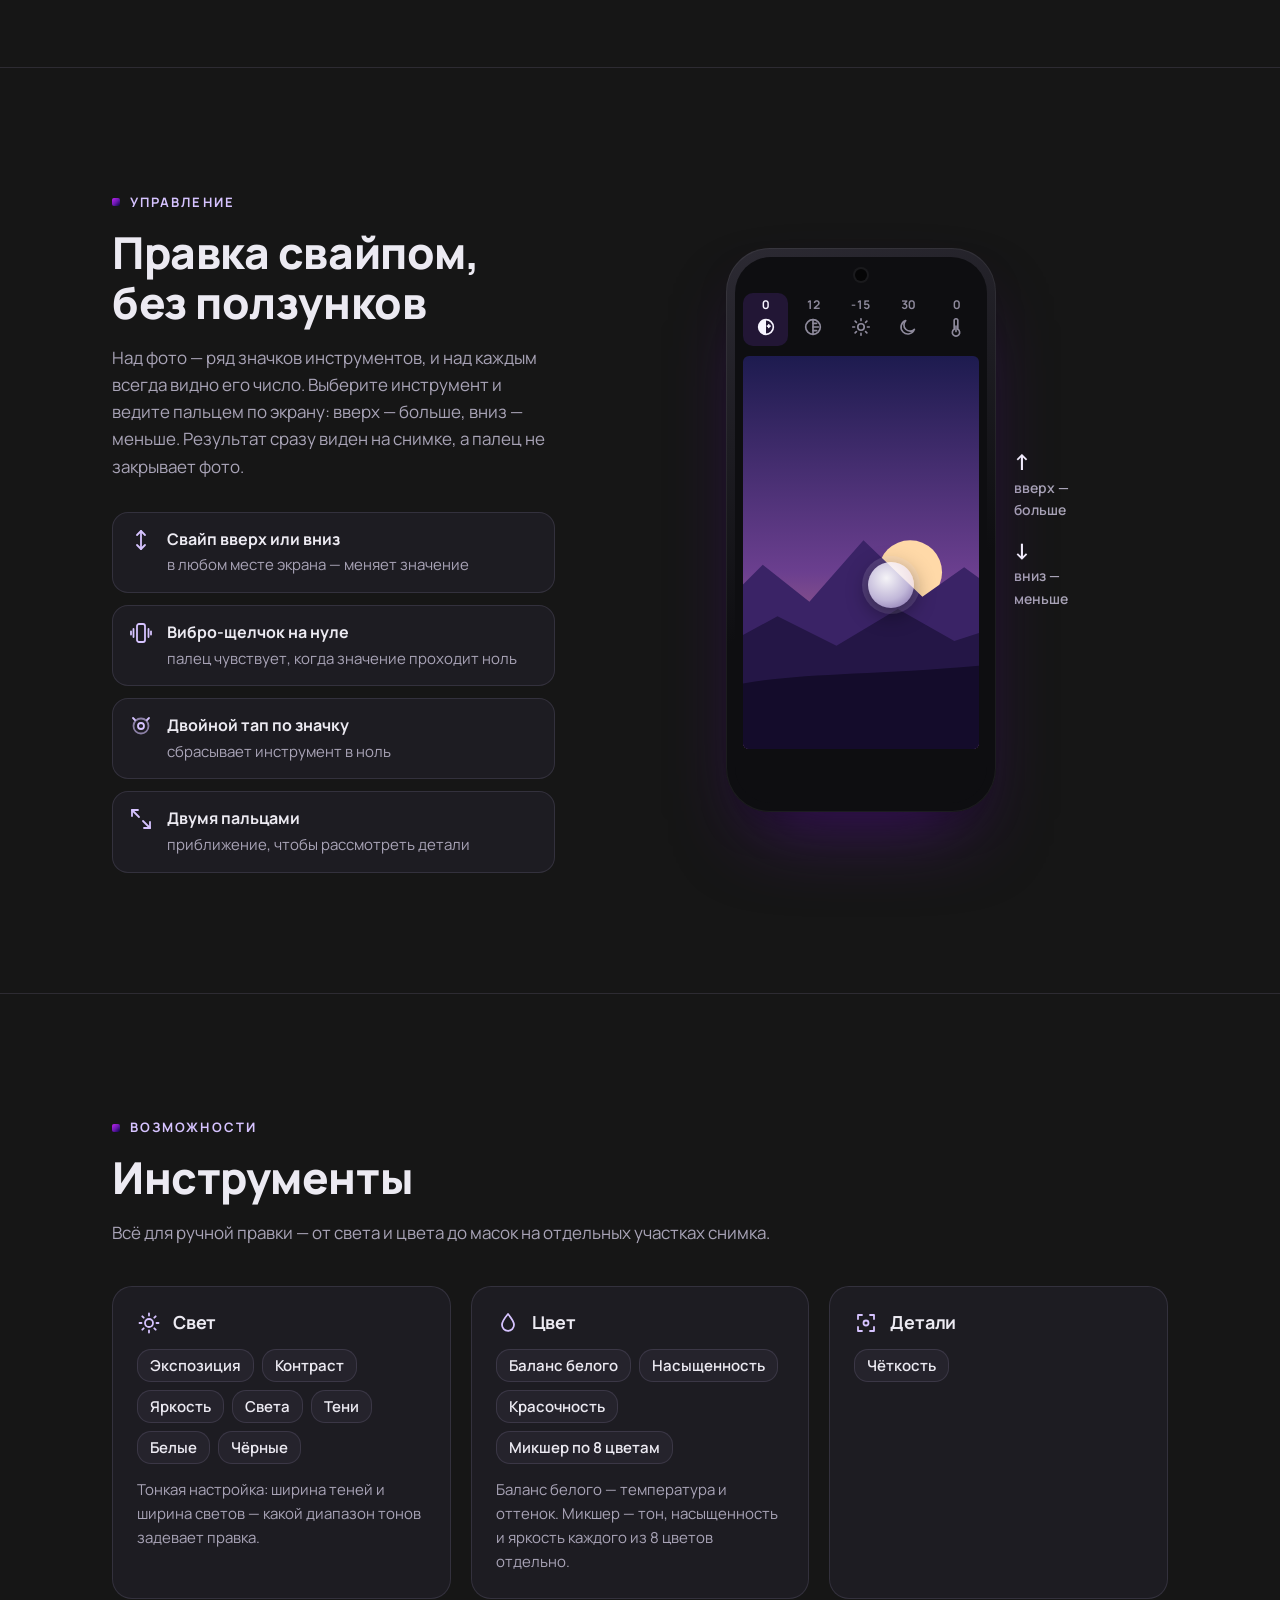
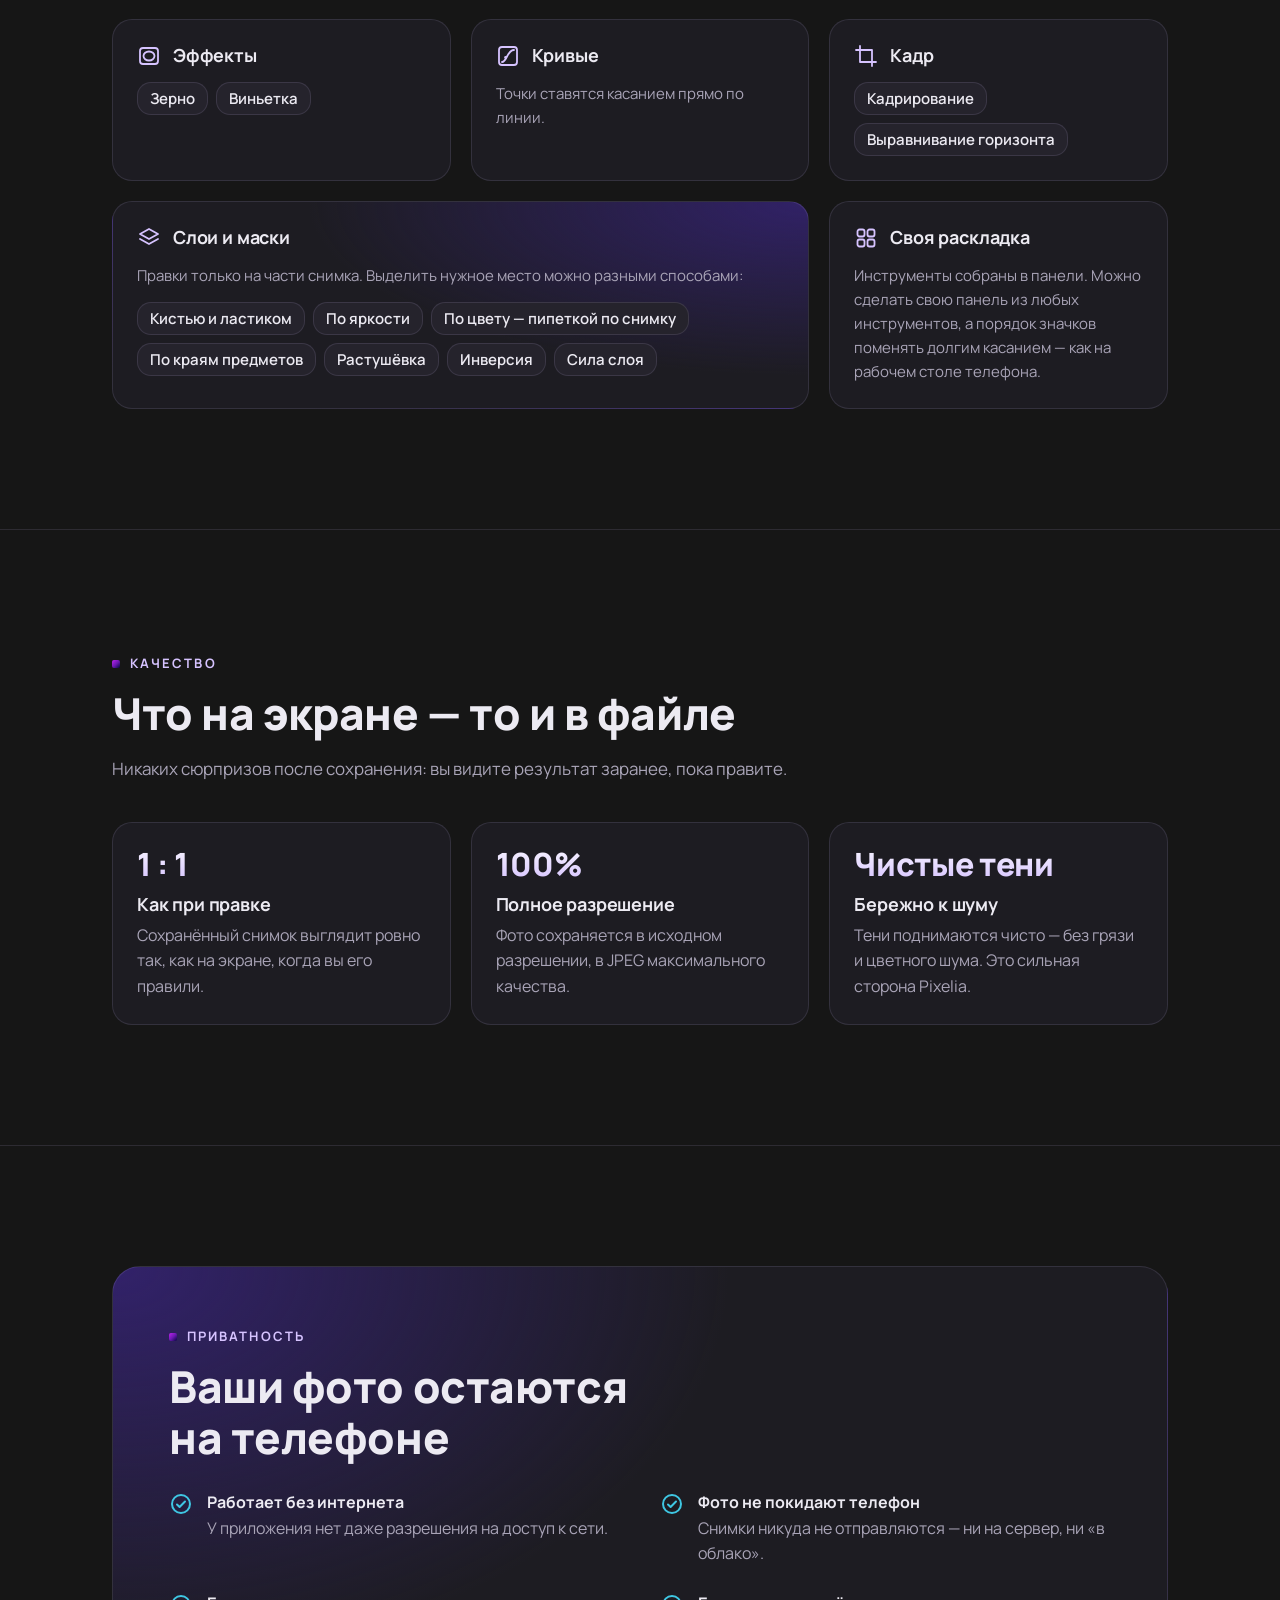
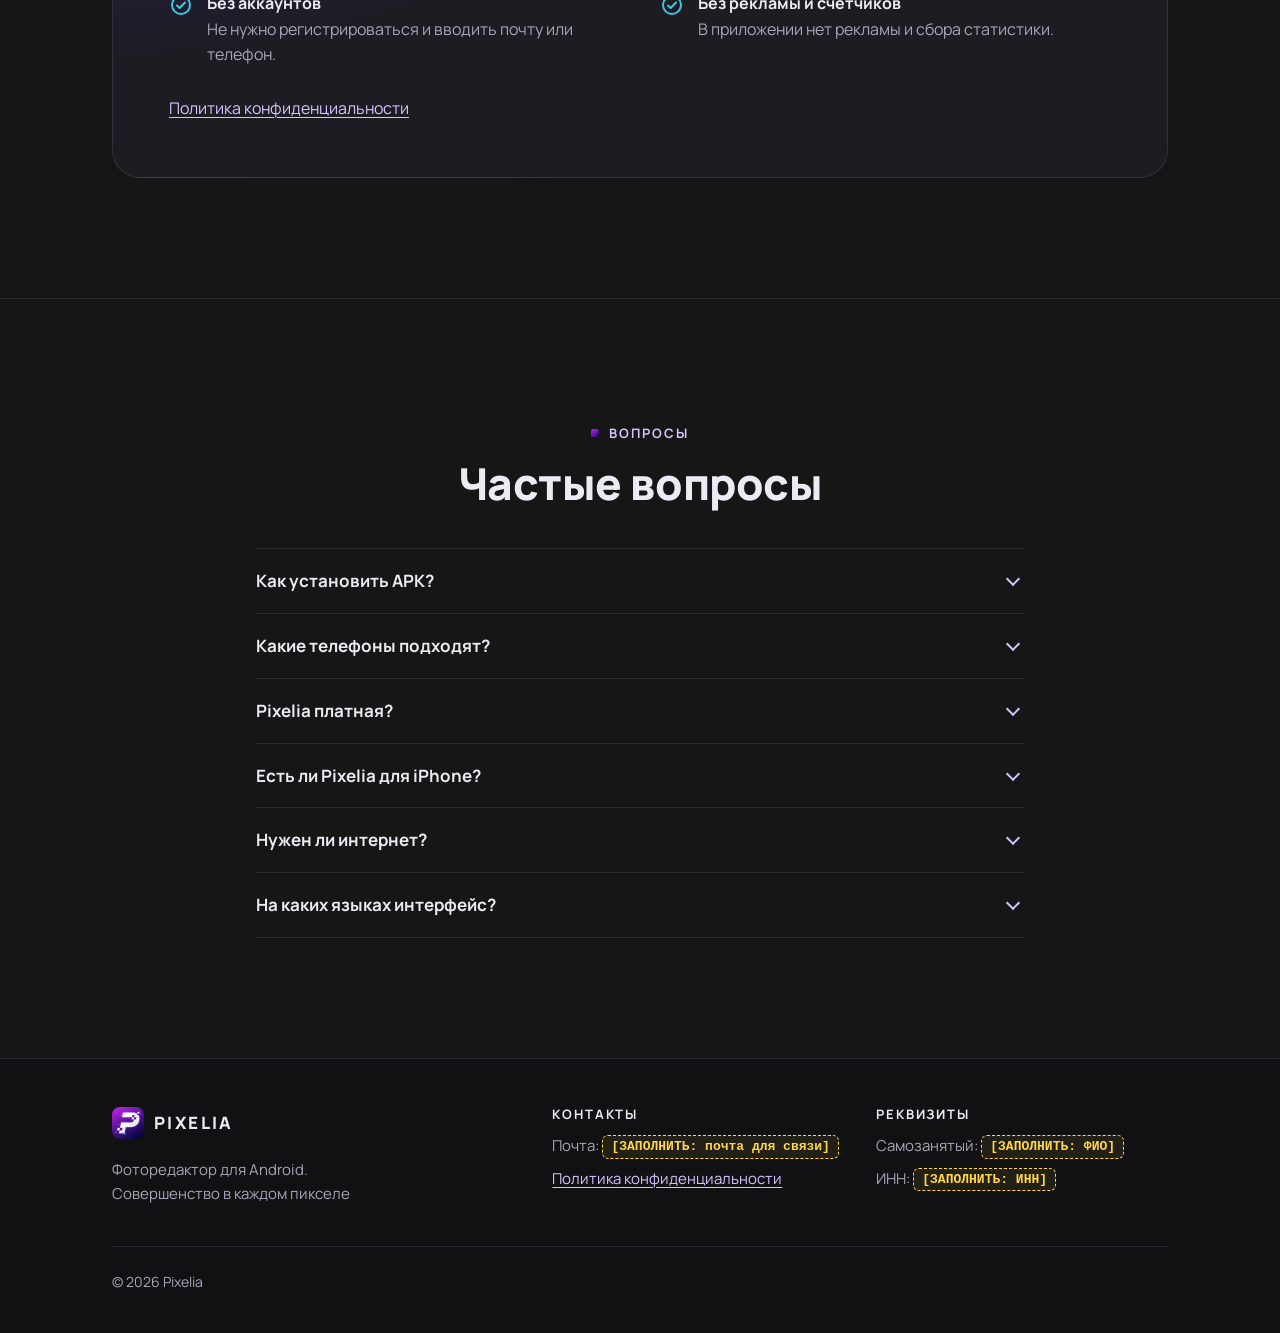
==== commit 15586022: "Русский слоган: «Совершенство в каждом пикселе» Слоган на первом экране, в подвале главной и на стра" ====
--- a/index.html
+++ b/index.html
@@ -75,8 +75,8 @@
             <span class="lockup__sub">PHOTO EDITOR</span>
           </h1>
 
-          <!-- Русский вариант слогана Алексей выберет сам (варианты — в TODO.md) -->
-          <p class="slogan" lang="en">Refine Every Pixel</p>
+          <!-- Слоган: «Refine Every Pixel» в русской версии -->
+          <p class="slogan">Совершенство в&nbsp;каждом пикселе</p>
 
           <p class="hero__lead">Фоторедактор для Android, в котором всё решаете вы. Никаких фильтров&nbsp;— только ручная правка свайпом по экрану.</p>
           <p class="hero__lead">Профессиональный инструмент, в котором легко разобраться с первого раза.</p>
@@ -490,7 +490,7 @@
             </picture>
             Pixelia
           </a>
-          <p class="site-footer__slogan">Фоторедактор для Android.<br><span lang="en">Refine Every Pixel</span></p>
+          <p class="site-footer__slogan">Фоторедактор для Android.<br>Совершенство в&nbsp;каждом пикселе</p>
         </div>
 
         <div>
--- a/css/style.css
+++ b/css/style.css
@@ -487,7 +487,8 @@
   color: var(--lav-1);
   font-size: 1.0625rem;
   font-weight: 600;
-  letter-spacing: 0.08em;
+  letter-spacing: 0.04em;
+  text-align: center;
 }
 
 .slogan::after {
